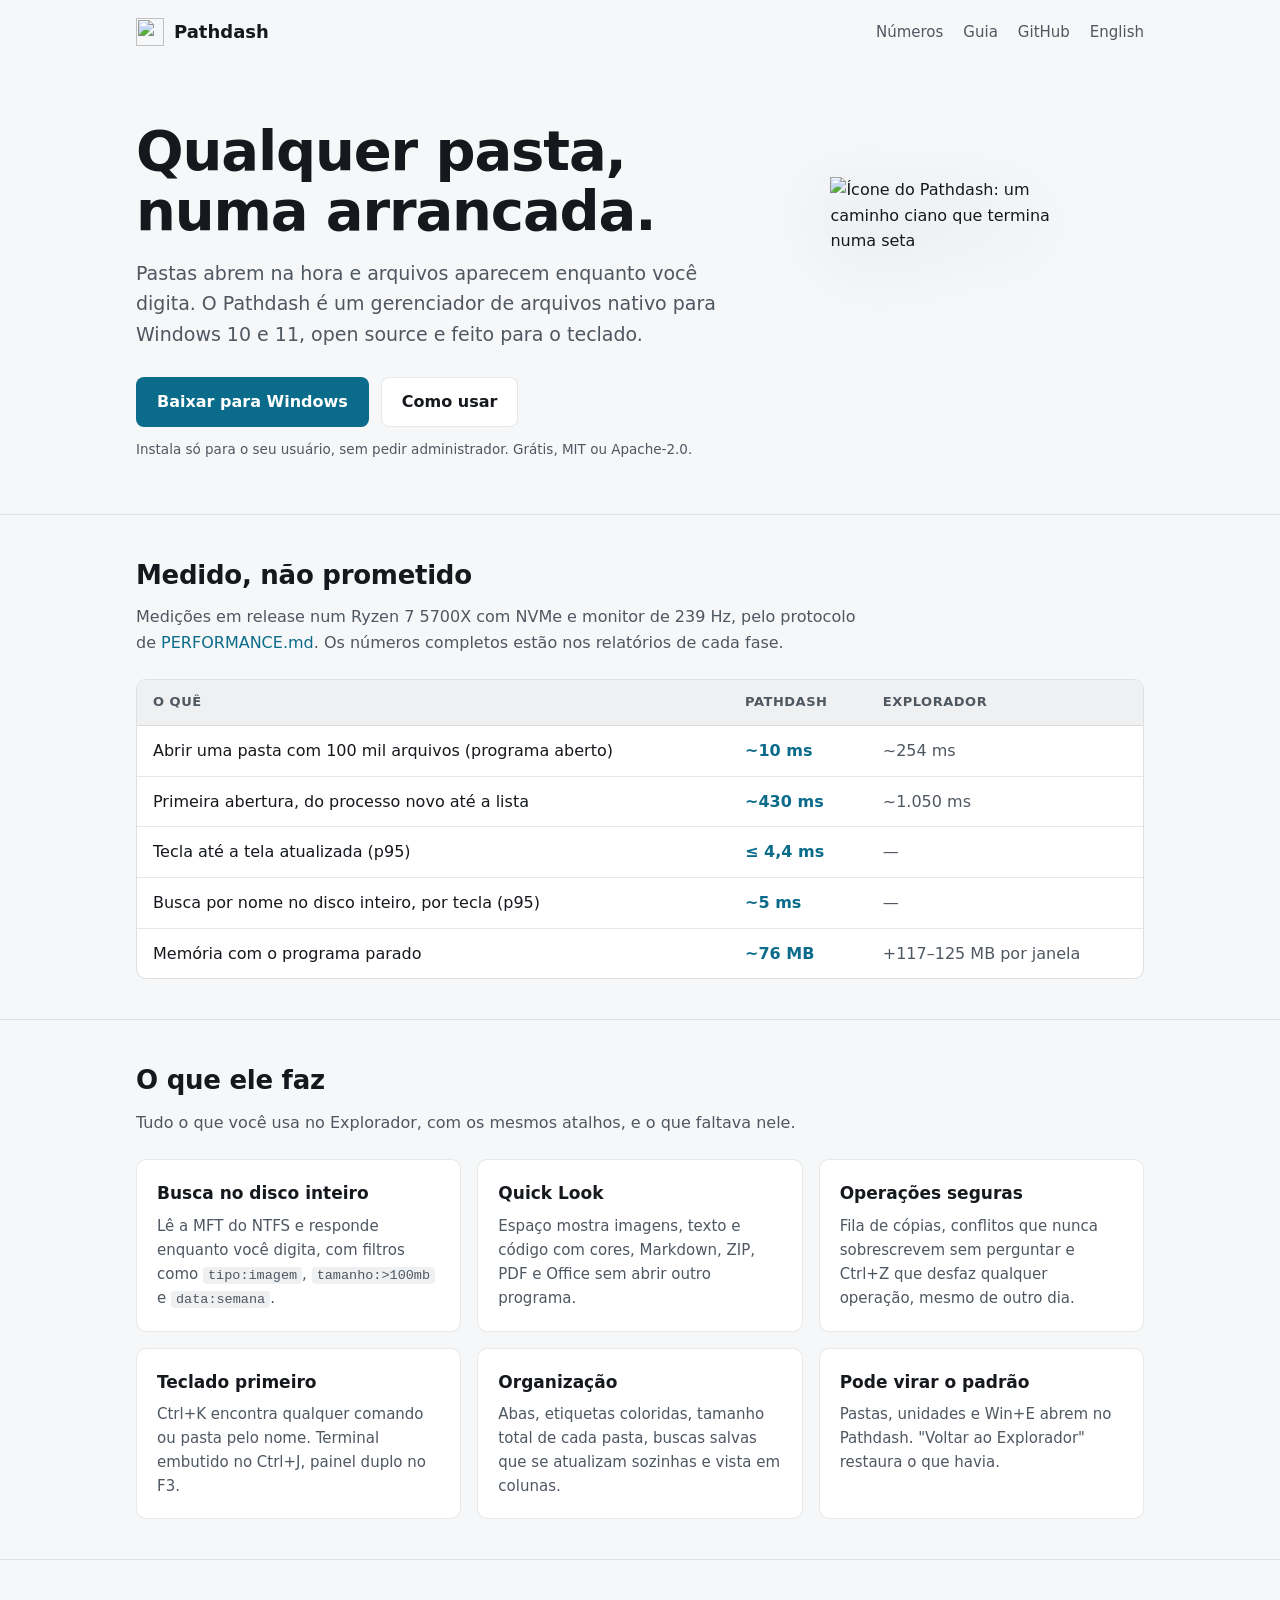
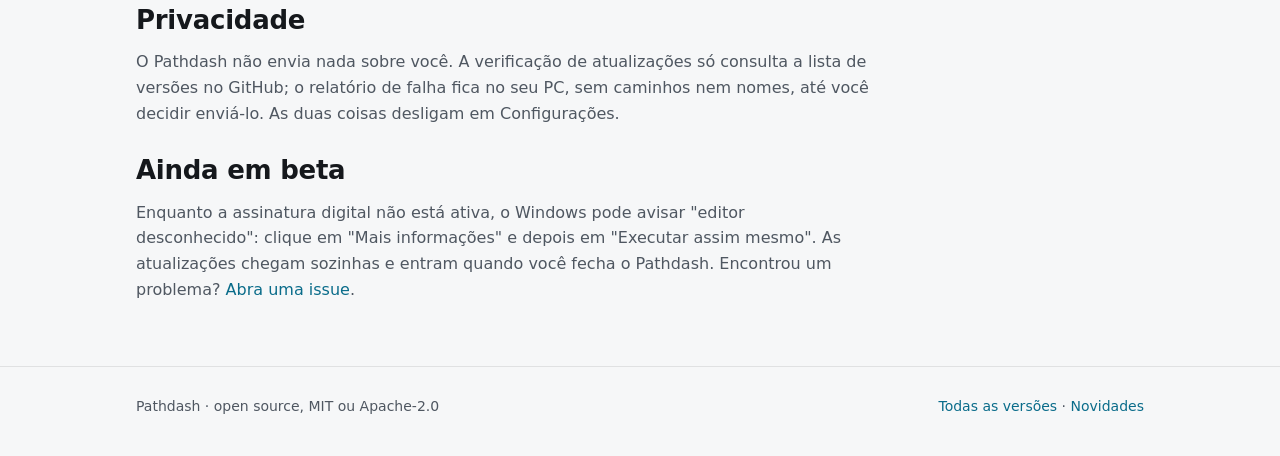
==== site/index.html @ e40c9ea8 "T5.3: site do projeto no GitHub Pages (português e inglês) com o guia gerado do GUIA.md" ====
<!doctype html>
<html lang="pt-BR">
<head>
<meta charset="utf-8">
<meta name="viewport" content="width=device-width, initial-scale=1">
<title>Pathdash — gerenciador de arquivos para Windows</title>
<meta name="description" content="Qualquer pasta, numa arrancada. Gerenciador de arquivos nativo para Windows 10 e 11, open source: pastas abrem na hora e arquivos aparecem enquanto você digita.">
<link rel="icon" href="favicon.ico">
<link rel="alternate" hreflang="en" href="en/">
<link rel="stylesheet" href="style.css">
</head>
<body>
<header class="wrap top">
  <a class="brand" href="./"><img src="logo.png" alt="">Pathdash</a>
  <nav class="nav">
    <a href="#numeros" class="hide-sm">Números</a>
    <a href="guia/">Guia</a>
    <a href="https://github.com/heapwraith/fx">GitHub</a>
    <a href="en/" hreflang="en" lang="en">English</a>
  </nav>
</header>

<main>
  <div class="wrap hero">
    <div>
      <h1>Qualquer pasta, numa arrancada.</h1>
      <p class="lead">Pastas abrem na hora e arquivos aparecem enquanto você digita. O Pathdash é um gerenciador de arquivos nativo para Windows 10 e 11, open source e feito para o teclado.</p>
      <div class="actions">
        <a class="btn primary" data-download href="https://github.com/heapwraith/fx/releases">Baixar para Windows</a>
        <a class="btn" href="guia/">Como usar</a>
      </div>
      <p class="fine"><span data-version="Versão {v} · instalador {arch}, {mb} MB · " hidden></span>Instala só para o seu usuário, sem pedir administrador. Grátis, MIT ou Apache-2.0.</p>
    </div>
    <div class="art"><img src="logo.png" width="128" height="128" alt="Ícone do Pathdash: um caminho ciano que termina numa seta"></div>
  </div>

  <section id="numeros">
    <div class="wrap">
      <h2>Medido, não prometido</h2>
      <p class="sub">Medições em release num Ryzen 7 5700X com NVMe e monitor de 239 Hz, pelo protocolo de <a href="https://github.com/heapwraith/fx/blob/main/docs/PERFORMANCE.md">PERFORMANCE.md</a>. Os números completos estão nos relatórios de cada fase.</p>
      <div class="table-scroll">
        <table class="nums">
          <thead><tr><th>O quê</th><th>Pathdash</th><th>Explorador</th></tr></thead>
          <tbody>
            <tr><td>Abrir uma pasta com 100 mil arquivos (programa aberto)</td><td class="us">~10 ms</td><td class="them">~254 ms</td></tr>
            <tr><td>Primeira abertura, do processo novo até a lista</td><td class="us">~430 ms</td><td class="them">~1.050 ms</td></tr>
            <tr><td>Tecla até a tela atualizada (p95)</td><td class="us">≤ 4,4 ms</td><td class="them">—</td></tr>
            <tr><td>Busca por nome no disco inteiro, por tecla (p95)</td><td class="us">~5 ms</td><td class="them">—</td></tr>
            <tr><td>Memória com o programa parado</td><td class="us">~76 MB</td><td class="them">+117–125 MB por janela</td></tr>
          </tbody>
        </table>
      </div>
    </div>
  </section>

  <section>
    <div class="wrap">
      <h2>O que ele faz</h2>
      <p class="sub">Tudo o que você usa no Explorador, com os mesmos atalhos, e o que faltava nele.</p>
      <div class="grid">
        <div class="card"><h3>Busca no disco inteiro</h3><p>Lê a MFT do NTFS e responde enquanto você digita, com filtros como <code>tipo:imagem</code>, <code>tamanho:&gt;100mb</code> e <code>data:semana</code>.</p></div>
        <div class="card"><h3>Quick Look</h3><p>Espaço mostra imagens, texto e código com cores, Markdown, ZIP, PDF e Office sem abrir outro programa.</p></div>
        <div class="card"><h3>Operações seguras</h3><p>Fila de cópias, conflitos que nunca sobrescrevem sem perguntar e Ctrl+Z que desfaz qualquer operação, mesmo de outro dia.</p></div>
        <div class="card"><h3>Teclado primeiro</h3><p>Ctrl+K encontra qualquer comando ou pasta pelo nome. Terminal embutido no Ctrl+J, painel duplo no F3.</p></div>
        <div class="card"><h3>Organização</h3><p>Abas, etiquetas coloridas, tamanho total de cada pasta, buscas salvas que se atualizam sozinhas e vista em colunas.</p></div>
        <div class="card"><h3>Pode virar o padrão</h3><p>Pastas, unidades e Win+E abrem no Pathdash. "Voltar ao Explorador" restaura o que havia.</p></div>
      </div>
    </div>
  </section>

  <section>
    <div class="wrap">
      <h2>Privacidade</h2>
      <p class="sub">O Pathdash não envia nada sobre você. A verificação de atualizações só consulta a lista de versões no GitHub; o relatório de falha fica no seu PC, sem caminhos nem nomes, até você decidir enviá-lo. As duas coisas desligam em Configurações.</p>
      <h2>Ainda em beta</h2>
      <p class="sub">Enquanto a assinatura digital não está ativa, o Windows pode avisar "editor desconhecido": clique em "Mais informações" e depois em "Executar assim mesmo". As atualizações chegam sozinhas e entram quando você fecha o Pathdash. Encontrou um problema? <a href="https://github.com/heapwraith/fx/issues/new/choose">Abra uma issue</a>.</p>
    </div>
  </section>
</main>

<footer>
  <div class="wrap">
    <span>Pathdash · open source, MIT ou Apache-2.0</span>
    <span><a href="https://github.com/heapwraith/fx/releases">Todas as versões</a> · <a href="https://github.com/heapwraith/fx/blob/main/CHANGELOG.md">Novidades</a></span>
  </div>
</footer>
<script src="download.js"></script>
</body>
</html>
---- site/style.css ----
/* Pathdash site. Brand: graphite plate, cyan path (fx-brand skill). Dark by
   default, like the app; light follows the system. */
:root {
  --bg: #121417;
  --surface: #1b1e23;
  --surface-2: #23272d;
  --text: #f1f3f5;
  --muted: #a9b0b9;
  --line: rgba(255, 255, 255, 0.08);
  --accent: #4cd7f0;
  --accent-ink: #04161b;
  --good: #4cd7f0;
  --radius: 10px;
  --max: 1040px;
  color-scheme: dark;
}
@media (prefers-color-scheme: light) {
  :root {
    --bg: #f6f7f8;
    --surface: #ffffff;
    --surface-2: #eef0f2;
    --text: #15181c;
    --muted: #4f5761;
    --line: rgba(0, 0, 0, 0.09);
    --accent: #0a6c8a;
    --accent-ink: #ffffff;
    --good: #0a6c8a;
    color-scheme: light;
  }
}

* { box-sizing: border-box; }
html { -webkit-text-size-adjust: 100%; }
body {
  margin: 0;
  background: var(--bg);
  color: var(--text);
  font: 16px/1.6 "Segoe UI Variable Text", "Segoe UI", system-ui, -apple-system, Roboto, sans-serif;
}
a { color: var(--accent); text-decoration: none; }
a:hover { text-decoration: underline; }
code, kbd {
  font-family: "Cascadia Mono", Consolas, ui-monospace, monospace;
  font-size: 0.9em;
}
kbd {
  padding: 1px 6px;
  border: 1px solid var(--line);
  border-bottom-width: 2px;
  border-radius: 5px;
  background: var(--surface-2);
  white-space: nowrap;
}
code { padding: 1px 5px; border-radius: 4px; background: var(--surface-2); }

.wrap { max-width: var(--max); margin: 0 auto; padding: 0 16px; }

/* Top bar */
.top {
  display: flex; flex-wrap: wrap; align-items: center; justify-content: space-between;
  gap: 16px; padding-top: 18px; padding-bottom: 18px;
}
.brand { display: flex; align-items: center; gap: 10px; color: var(--text); font-weight: 600; font-size: 18px; }
.brand:hover { text-decoration: none; }
.brand img { width: 28px; height: 28px; }
.nav { display: flex; gap: 20px; flex-wrap: wrap; font-size: 15px; }
.nav a { color: var(--muted); }
.nav a:hover { color: var(--text); text-decoration: none; }

/* Hero */
.hero { padding-top: 56px; padding-bottom: 40px; display: grid; gap: 40px; grid-template-columns: minmax(0, 1.2fr) minmax(0, 0.8fr); align-items: center; }
.hero h1 { font-size: clamp(34px, 6vw, 56px); line-height: 1.08; margin: 0 0 16px; letter-spacing: -0.02em; }
.hero p.lead { font-size: 19px; color: var(--muted); margin: 0 0 28px; max-width: 34em; }
.hero .art { display: flex; justify-content: center; }
.hero .art img { width: min(240px, 60vw); height: auto; filter: drop-shadow(0 18px 40px rgba(0, 0, 0, 0.35)); }
.actions { display: flex; gap: 12px; flex-wrap: wrap; align-items: center; }
.btn {
  display: inline-flex; align-items: center; gap: 8px;
  padding: 11px 20px; border-radius: 8px; font-weight: 600;
  border: 1px solid var(--line); background: var(--surface); color: var(--text);
}
.btn:hover { text-decoration: none; background: var(--surface-2); }
.btn.primary { background: var(--accent); color: var(--accent-ink); border-color: transparent; }
.btn.primary:hover { filter: brightness(1.08); background: var(--accent); }
.fine { font-size: 13.5px; color: var(--muted); margin-top: 12px; }

/* Sections */
section { padding: 40px 0; border-top: 1px solid var(--line); }
section h2 { font-size: 26px; margin: 0 0 8px; letter-spacing: -0.01em; }
section > .wrap > p.sub { color: var(--muted); margin: 0 0 24px; max-width: 46em; }

/* Numbers */
table.nums { width: 100%; border-collapse: collapse; background: var(--surface); border-radius: var(--radius); overflow: hidden; }
.nums th, .nums td { text-align: left; padding: 12px 16px; border-bottom: 1px solid var(--line); vertical-align: top; }
.nums thead th { font-size: 13px; text-transform: uppercase; letter-spacing: 0.04em; color: var(--muted); font-weight: 600; background: var(--surface-2); }
.nums tr:last-child td { border-bottom: 0; }
.nums td.us { color: var(--good); font-weight: 600; white-space: nowrap; }
.nums td.them { color: var(--muted); white-space: nowrap; }
.table-scroll { overflow-x: auto; border-radius: var(--radius); border: 1px solid var(--line); }

/* Features */
.grid { display: grid; grid-template-columns: repeat(3, minmax(0, 1fr)); gap: 16px; }
.card { background: var(--surface); border: 1px solid var(--line); border-radius: var(--radius); padding: 20px; }
.card h3 { margin: 0 0 6px; font-size: 17px; }
.card p { margin: 0; color: var(--muted); font-size: 15px; }

/* Guide page */
.doc { max-width: 760px; padding-top: 24px; padding-bottom: 64px; }
.doc pre, .doc table { max-width: 100%; }
.doc code { overflow-wrap: anywhere; }
.doc h1 { font-size: 36px; line-height: 1.15; letter-spacing: -0.02em; margin: 16px 0 12px; }
.doc h2 { font-size: 23px; margin: 40px 0 10px; padding-top: 8px; }
.doc h3 { font-size: 18px; margin: 28px 0 8px; }
.doc p, .doc li { color: var(--text); }
.doc table { width: 100%; border-collapse: collapse; margin: 12px 0 20px; font-size: 15px; }
.doc th, .doc td { text-align: left; padding: 8px 12px; border-bottom: 1px solid var(--line); vertical-align: top; }
.doc thead th { color: var(--muted); font-weight: 600; }
.doc pre { background: var(--surface); padding: 14px 16px; border-radius: 8px; overflow-x: auto; border: 1px solid var(--line); }
.doc pre code { background: none; padding: 0; }

footer { border-top: 1px solid var(--line); padding: 28px 0 40px; color: var(--muted); font-size: 14px; }
footer .wrap { display: flex; justify-content: space-between; gap: 16px; flex-wrap: wrap; }

@media (max-width: 820px) {
  .hero { grid-template-columns: minmax(0, 1fr); padding-top: 24px; gap: 24px; }
  .hero .art { order: -1; justify-content: flex-start; }
  .hero .art img { width: 96px; }
  .grid { grid-template-columns: minmax(0, 1fr); }
  .nav { gap: 14px; }
}
@media (max-width: 480px) {
  .nav a.hide-sm { display: none; }
  .top { padding-top: 14px; padding-bottom: 14px; }
  .brand { font-size: 16px; }
}
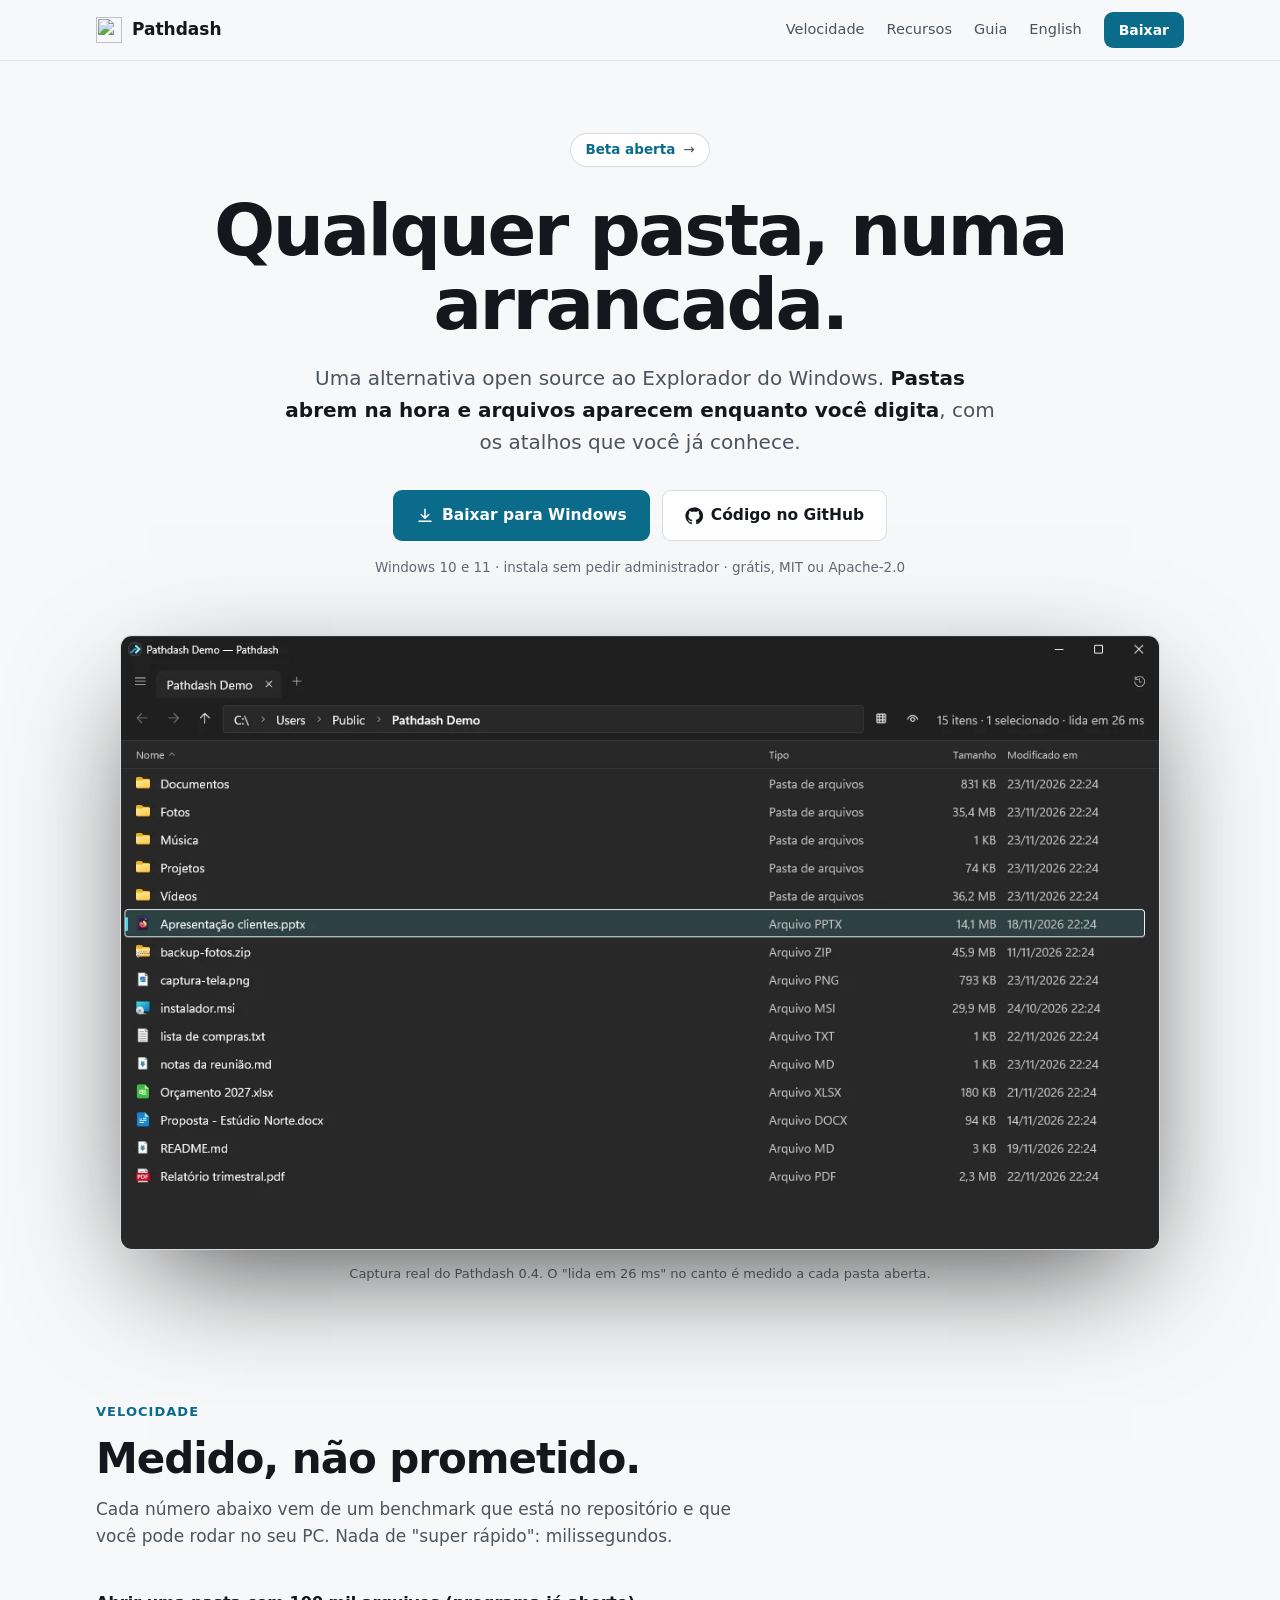
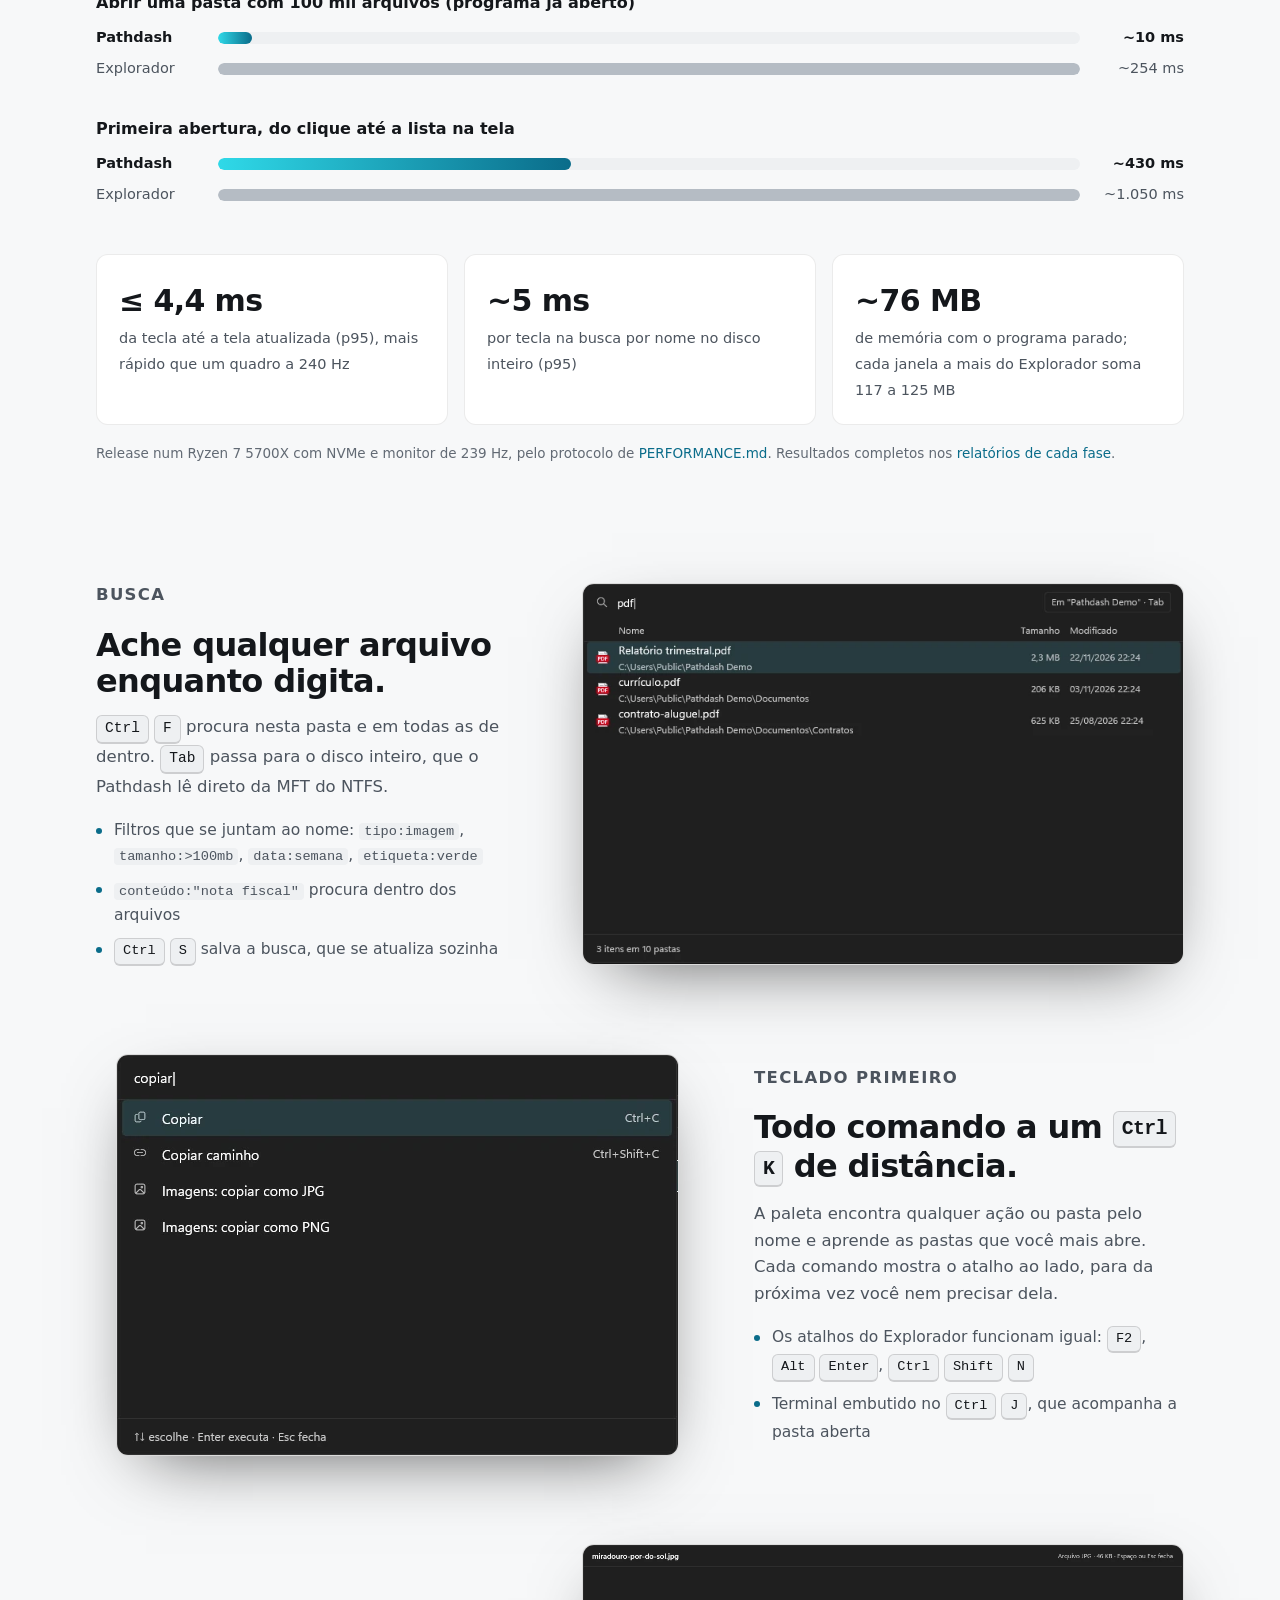
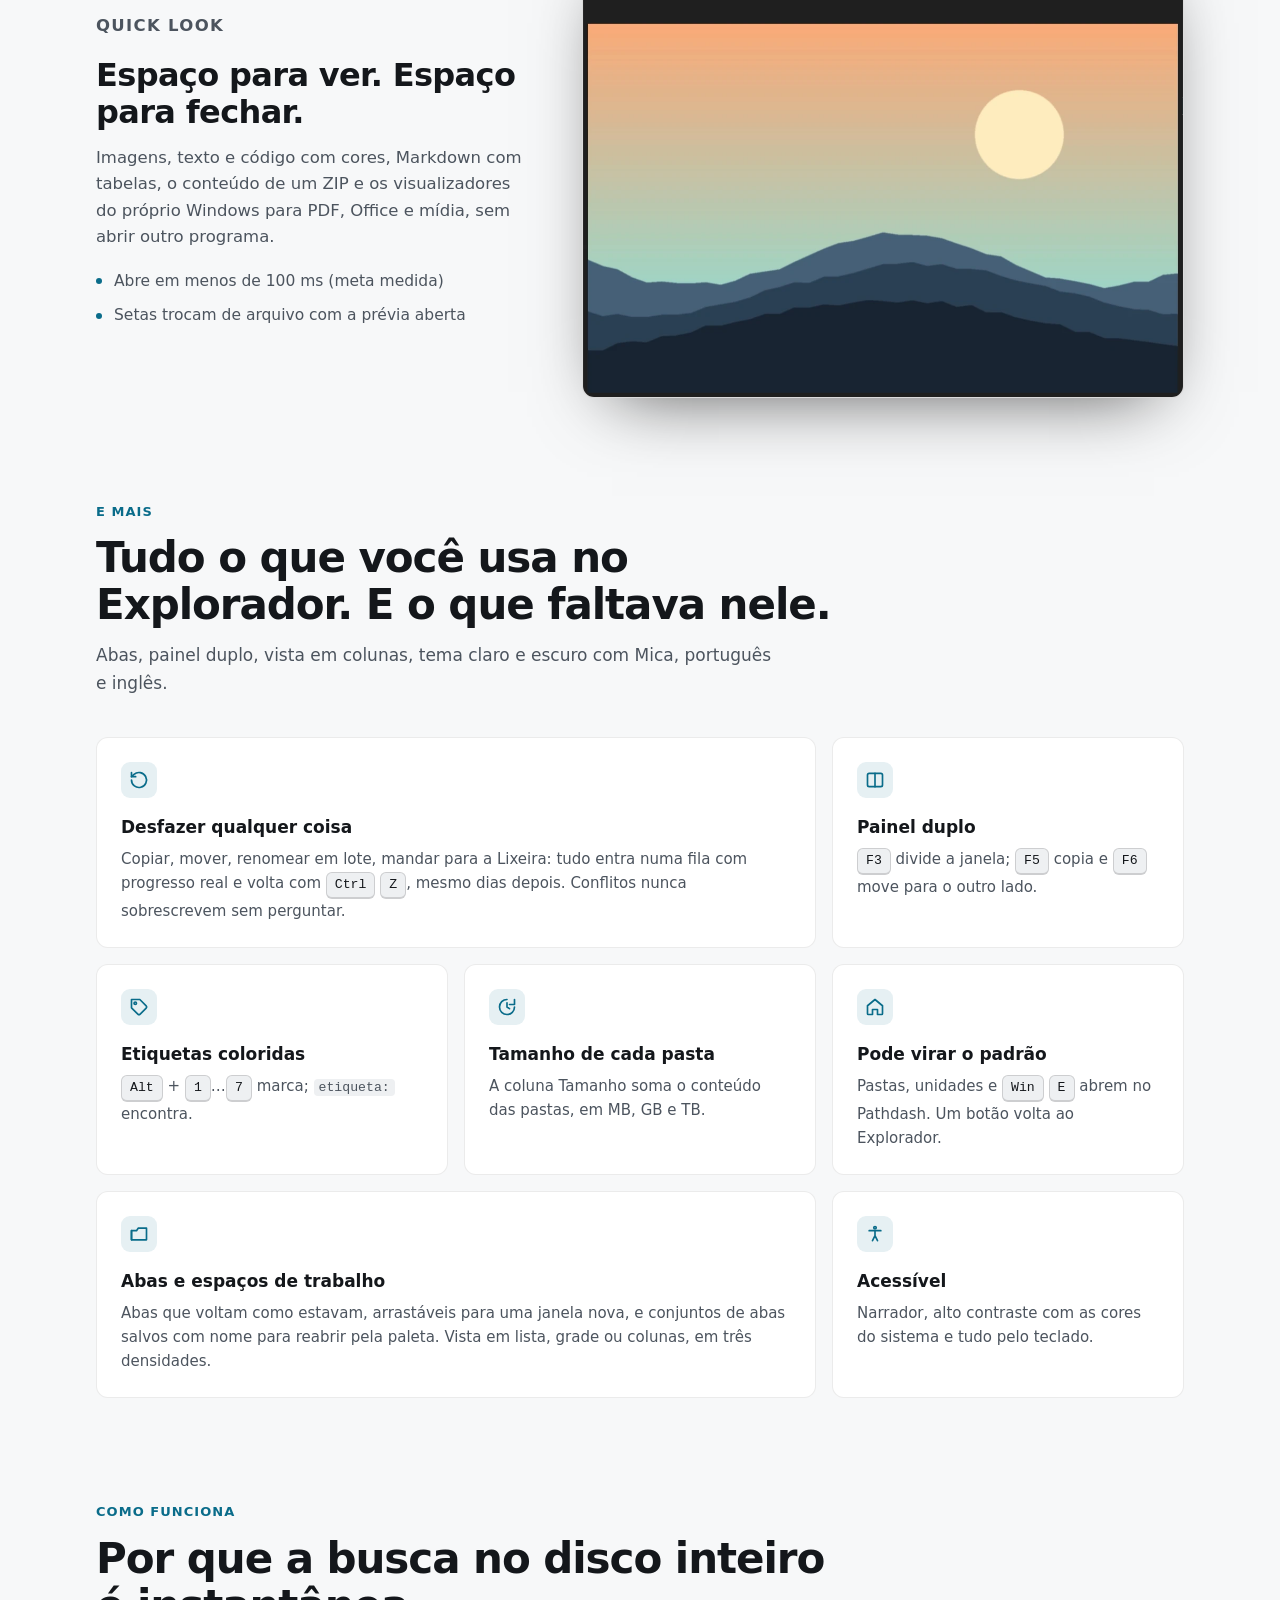
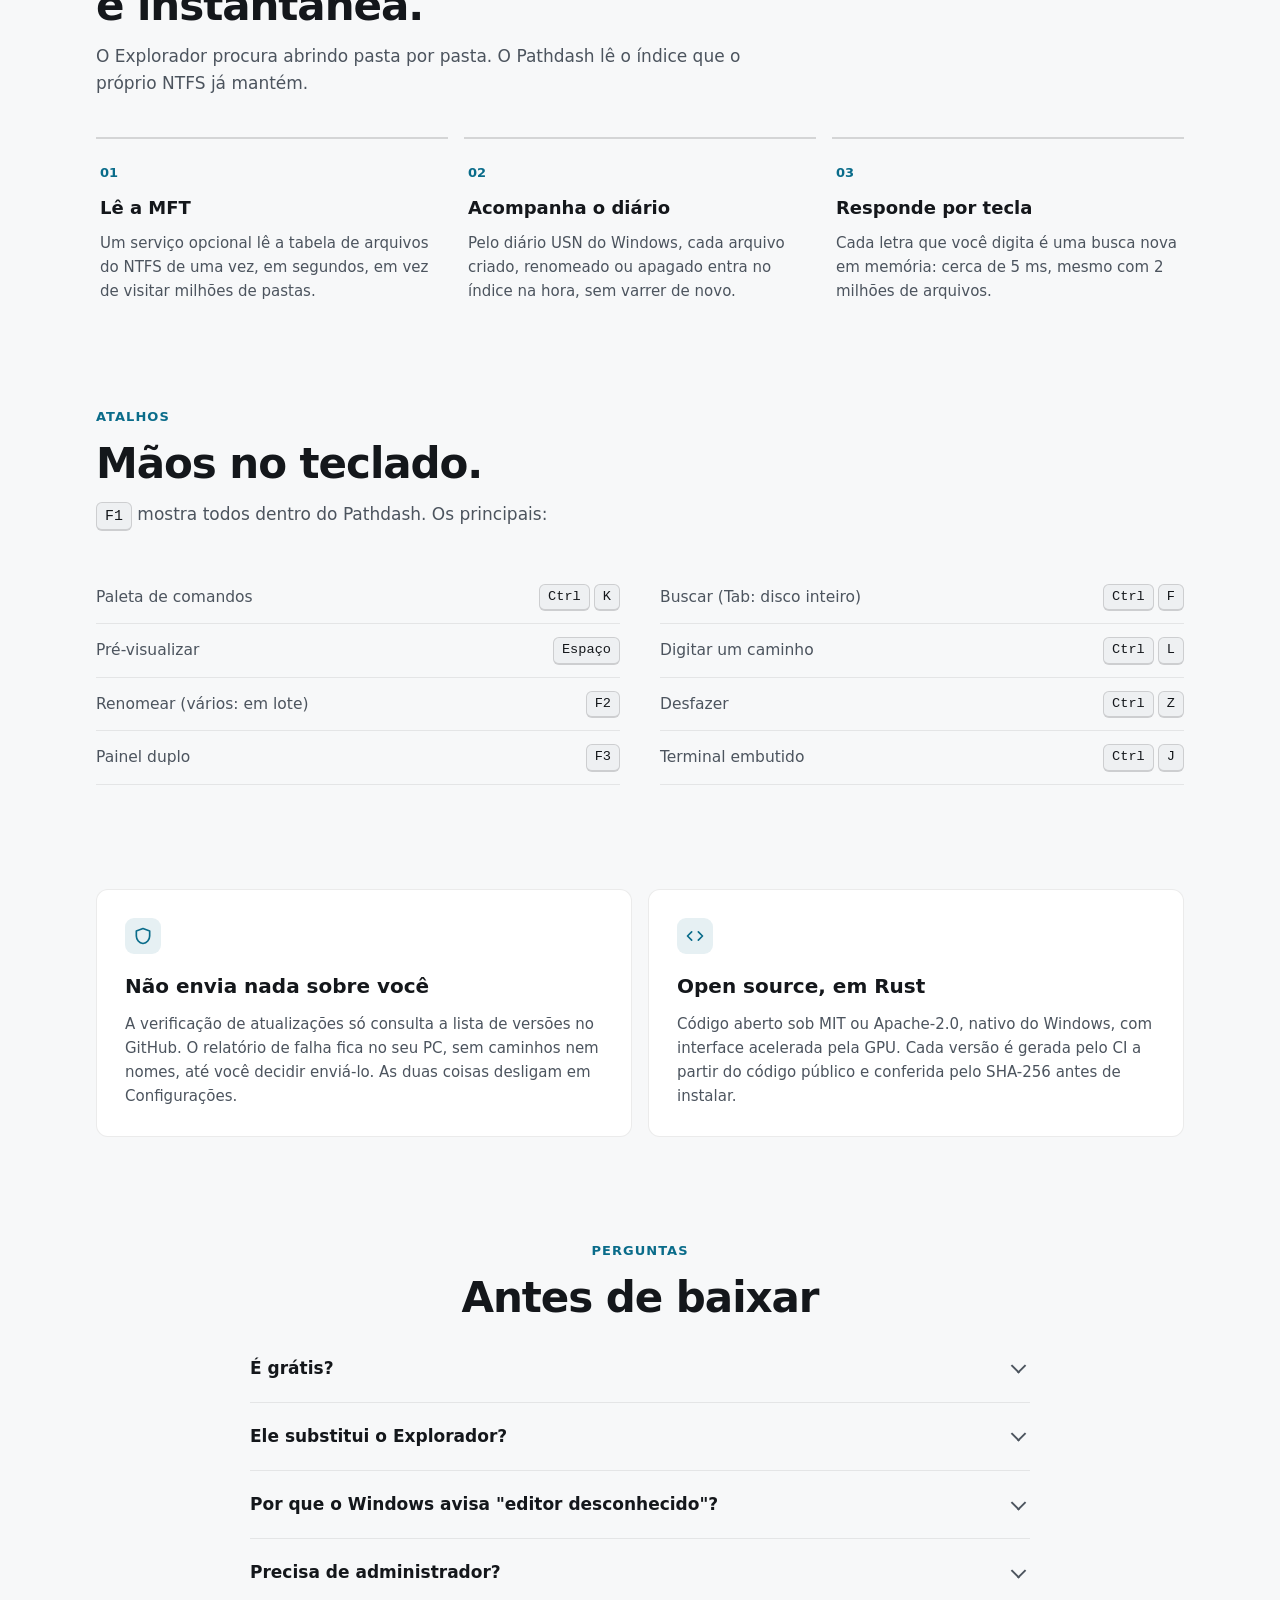
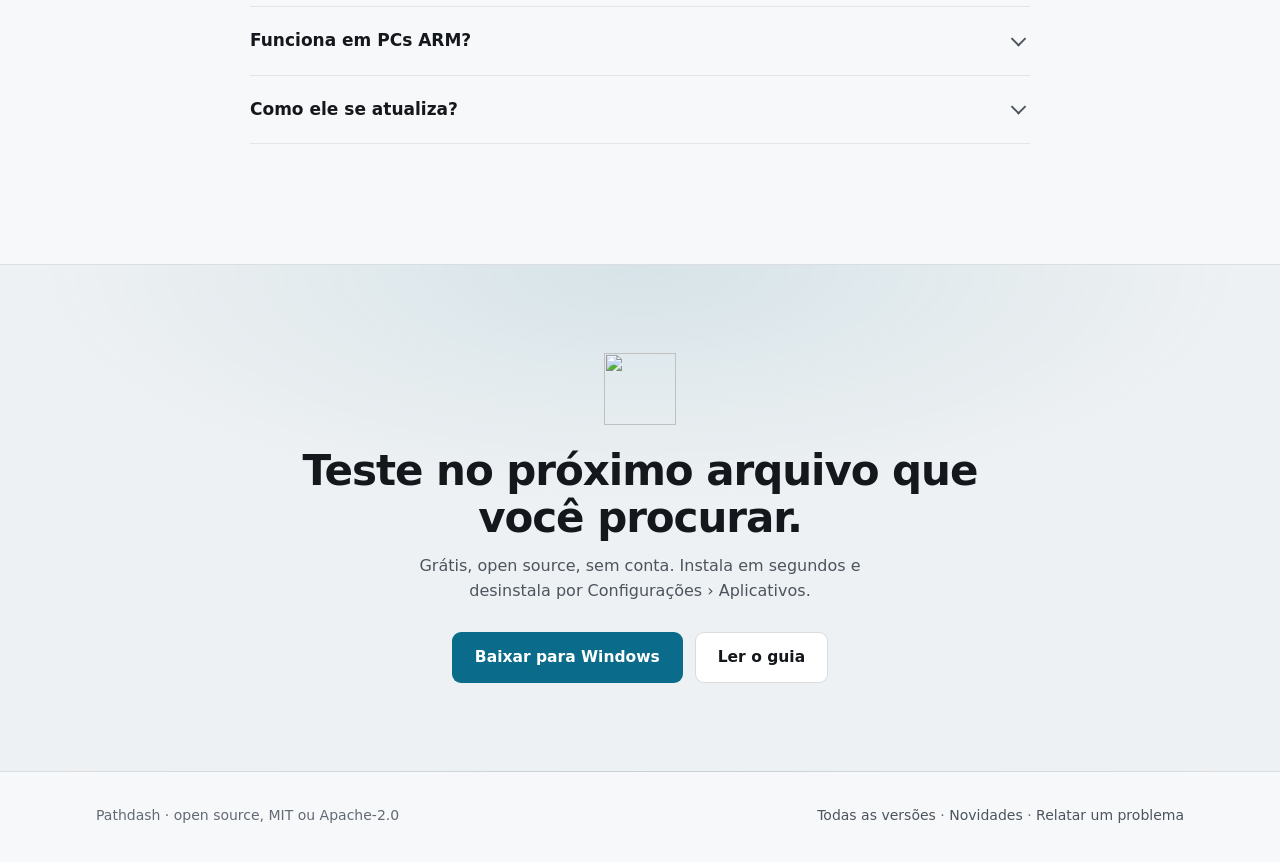
==== commit f10f7330: "Site: página nova no modelo das melhores páginas de software (captura real, comparação medida, recur" ====
--- a/site/index.html
+++ b/site/index.html
@@ -4,84 +4,246 @@
 <meta charset="utf-8">
 <meta name="viewport" content="width=device-width, initial-scale=1">
 <title>Pathdash — gerenciador de arquivos para Windows</title>
-<meta name="description" content="Qualquer pasta, numa arrancada. Gerenciador de arquivos nativo para Windows 10 e 11, open source: pastas abrem na hora e arquivos aparecem enquanto você digita.">
+<meta name="description" content="Qualquer pasta, numa arrancada. Uma alternativa open source ao Explorador do Windows: pastas abrem na hora e arquivos aparecem enquanto você digita.">
+<meta property="og:title" content="Pathdash — qualquer pasta, numa arrancada">
+<meta property="og:description" content="Uma alternativa open source ao Explorador do Windows: pastas abrem na hora e arquivos aparecem enquanto você digita.">
+<meta property="og:image" content="https://heapwraith.github.io/fx/img/main-pt.webp">
+<meta name="theme-color" content="#0e1013">
 <link rel="icon" href="favicon.ico">
 <link rel="alternate" hreflang="en" href="en/">
 <link rel="stylesheet" href="style.css">
 </head>
 <body>
-<header class="wrap top">
-  <a class="brand" href="./"><img src="logo.png" alt="">Pathdash</a>
-  <nav class="nav">
-    <a href="#numeros" class="hide-sm">Números</a>
-    <a href="guia/">Guia</a>
-    <a href="https://github.com/heapwraith/fx">GitHub</a>
-    <a href="en/" hreflang="en" lang="en">English</a>
-  </nav>
-</header>
+<div class="topbar">
+  <header class="wrap top">
+    <a class="brand" href="./"><img src="logo.png" alt="">Pathdash</a>
+    <nav class="nav">
+      <a href="#velocidade" class="hide-sm">Velocidade</a>
+      <a href="#recursos" class="hide-sm">Recursos</a>
+      <a href="guia/">Guia</a>
+      <a href="en/" hreflang="en" lang="en" class="hide-sm">English</a>
+      <a class="btn primary" data-download href="https://github.com/heapwraith/fx/releases">Baixar</a>
+    </nav>
+  </header>
+</div>
 
 <main>
   <div class="wrap hero">
-    <div>
-      <h1>Qualquer pasta, numa arrancada.</h1>
-      <p class="lead">Pastas abrem na hora e arquivos aparecem enquanto você digita. O Pathdash é um gerenciador de arquivos nativo para Windows 10 e 11, open source e feito para o teclado.</p>
-      <div class="actions">
-        <a class="btn primary" data-download href="https://github.com/heapwraith/fx/releases">Baixar para Windows</a>
-        <a class="btn" href="guia/">Como usar</a>
-      </div>
-      <p class="fine"><span data-version="Versão {v} · instalador {arch}, {mb} MB · " hidden></span>Instala só para o seu usuário, sem pedir administrador. Grátis, MIT ou Apache-2.0.</p>
-    </div>
-    <div class="art"><img src="logo.png" width="128" height="128" alt="Ícone do Pathdash: um caminho ciano que termina numa seta"></div>
+    <a class="eyebrow" data-release href="https://github.com/heapwraith/fx/releases"><b>Beta aberta</b><span data-version="Pathdash {v} já disponível" hidden></span> →</a>
+    <h1>Qualquer pasta, numa arrancada.</h1>
+    <p class="lead">Uma alternativa open source ao Explorador do Windows. <strong>Pastas abrem na hora e arquivos aparecem enquanto você digita</strong>, com os atalhos que você já conhece.</p>
+    <div class="actions">
+      <a class="btn primary" data-download href="https://github.com/heapwraith/fx/releases">
+        <svg viewBox="0 0 24 24" fill="none" stroke="currentColor" stroke-width="2" stroke-linecap="round" stroke-linejoin="round" aria-hidden="true"><path d="M12 3v12m0 0-5-5m5 5 5-5M4 19h16"/></svg>
+        Baixar para Windows
+      </a>
+      <a class="btn" href="https://github.com/heapwraith/fx">
+        <svg viewBox="0 0 24 24" fill="currentColor" aria-hidden="true"><path d="M12 .5a11.5 11.5 0 0 0-3.64 22.41c.58.1.79-.25.79-.56v-2c-3.2.7-3.88-1.37-3.88-1.37-.52-1.33-1.28-1.69-1.28-1.69-1.05-.71.08-.7.08-.7 1.16.08 1.77 1.19 1.77 1.19 1.03 1.77 2.7 1.26 3.36.96.1-.75.4-1.26.73-1.55-2.55-.29-5.24-1.28-5.24-5.69 0-1.26.45-2.29 1.19-3.09-.12-.29-.52-1.46.11-3.05 0 0 .97-.31 3.17 1.18a11 11 0 0 1 5.78 0c2.2-1.49 3.17-1.18 3.17-1.18.63 1.59.23 2.76.11 3.05.74.8 1.19 1.83 1.19 3.09 0 4.42-2.7 5.4-5.26 5.68.41.36.78 1.06.78 2.14v3.17c0 .31.21.67.8.56A11.5 11.5 0 0 0 12 .5Z"/></svg>
+        Código no GitHub <span class="count" data-stars hidden></span>
+      </a>
+    </div>
+    <p class="fine"><span data-version="Versão {v} · instalador {arch}, {mb} MB · " hidden></span>Windows 10 e 11 · instala sem pedir administrador · grátis, MIT ou Apache-2.0</p>
+    <div class="shot-glow">
+      <figure class="shot" style="margin-bottom:0">
+        <img src="img/main-pt.webp" width="1184" height="700" alt="Janela do Pathdash mostrando uma pasta com documentos, fotos e projetos; o status diz 15 itens lidos em 26 ms">
+      </figure>
+    </div>
+    <p class="caption">Captura real do Pathdash 0.4. O "lida em 26 ms" no canto é medido a cada pasta aberta.</p>
   </div>
 
-  <section id="numeros">
-    <div class="wrap">
-      <h2>Medido, não prometido</h2>
-      <p class="sub">Medições em release num Ryzen 7 5700X com NVMe e monitor de 239 Hz, pelo protocolo de <a href="https://github.com/heapwraith/fx/blob/main/docs/PERFORMANCE.md">PERFORMANCE.md</a>. Os números completos estão nos relatórios de cada fase.</p>
-      <div class="table-scroll">
-        <table class="nums">
-          <thead><tr><th>O quê</th><th>Pathdash</th><th>Explorador</th></tr></thead>
-          <tbody>
-            <tr><td>Abrir uma pasta com 100 mil arquivos (programa aberto)</td><td class="us">~10 ms</td><td class="them">~254 ms</td></tr>
-            <tr><td>Primeira abertura, do processo novo até a lista</td><td class="us">~430 ms</td><td class="them">~1.050 ms</td></tr>
-            <tr><td>Tecla até a tela atualizada (p95)</td><td class="us">≤ 4,4 ms</td><td class="them">—</td></tr>
-            <tr><td>Busca por nome no disco inteiro, por tecla (p95)</td><td class="us">~5 ms</td><td class="them">—</td></tr>
-            <tr><td>Memória com o programa parado</td><td class="us">~76 MB</td><td class="them">+117–125 MB por janela</td></tr>
-          </tbody>
-        </table>
-      </div>
-    </div>
-  </section>
-
-  <section>
-    <div class="wrap">
-      <h2>O que ele faz</h2>
-      <p class="sub">Tudo o que você usa no Explorador, com os mesmos atalhos, e o que faltava nele.</p>
-      <div class="grid">
-        <div class="card"><h3>Busca no disco inteiro</h3><p>Lê a MFT do NTFS e responde enquanto você digita, com filtros como <code>tipo:imagem</code>, <code>tamanho:&gt;100mb</code> e <code>data:semana</code>.</p></div>
-        <div class="card"><h3>Quick Look</h3><p>Espaço mostra imagens, texto e código com cores, Markdown, ZIP, PDF e Office sem abrir outro programa.</p></div>
-        <div class="card"><h3>Operações seguras</h3><p>Fila de cópias, conflitos que nunca sobrescrevem sem perguntar e Ctrl+Z que desfaz qualquer operação, mesmo de outro dia.</p></div>
-        <div class="card"><h3>Teclado primeiro</h3><p>Ctrl+K encontra qualquer comando ou pasta pelo nome. Terminal embutido no Ctrl+J, painel duplo no F3.</p></div>
-        <div class="card"><h3>Organização</h3><p>Abas, etiquetas coloridas, tamanho total de cada pasta, buscas salvas que se atualizam sozinhas e vista em colunas.</p></div>
-        <div class="card"><h3>Pode virar o padrão</h3><p>Pastas, unidades e Win+E abrem no Pathdash. "Voltar ao Explorador" restaura o que havia.</p></div>
-      </div>
-    </div>
-  </section>
-
-  <section>
-    <div class="wrap">
-      <h2>Privacidade</h2>
-      <p class="sub">O Pathdash não envia nada sobre você. A verificação de atualizações só consulta a lista de versões no GitHub; o relatório de falha fica no seu PC, sem caminhos nem nomes, até você decidir enviá-lo. As duas coisas desligam em Configurações.</p>
-      <h2>Ainda em beta</h2>
-      <p class="sub">Enquanto a assinatura digital não está ativa, o Windows pode avisar "editor desconhecido": clique em "Mais informações" e depois em "Executar assim mesmo". As atualizações chegam sozinhas e entram quando você fecha o Pathdash. Encontrou um problema? <a href="https://github.com/heapwraith/fx/issues/new/choose">Abra uma issue</a>.</p>
-    </div>
-  </section>
+  <section id="velocidade" class="reveal">
+    <div class="wrap">
+      <p class="kicker">Velocidade</p>
+      <h2>Medido, não prometido.</h2>
+      <p class="sub">Cada número abaixo vem de um benchmark que está no repositório e que você pode rodar no seu PC. Nada de "super rápido": milissegundos.</p>
+      <div class="bars">
+        <div class="bar-row">
+          <h3>Abrir uma pasta com 100 mil arquivos (programa já aberto)</h3>
+          <div class="bar us"><span class="who">Pathdash</span><span class="track"><span class="fill" style="--w: 3.9%"></span></span><span class="val">~10 ms</span></div>
+          <div class="bar"><span class="who">Explorador</span><span class="track"><span class="fill" style="--w: 100%"></span></span><span class="val">~254 ms</span></div>
+        </div>
+        <div class="bar-row">
+          <h3>Primeira abertura, do clique até a lista na tela</h3>
+          <div class="bar us"><span class="who">Pathdash</span><span class="track"><span class="fill" style="--w: 41%"></span></span><span class="val">~430 ms</span></div>
+          <div class="bar"><span class="who">Explorador</span><span class="track"><span class="fill" style="--w: 100%"></span></span><span class="val">~1.050 ms</span></div>
+        </div>
+      </div>
+      <div class="stats">
+        <div class="stat"><b>≤ 4,4 ms</b><span>da tecla até a tela atualizada (p95), mais rápido que um quadro a 240 Hz</span></div>
+        <div class="stat"><b>~5 ms</b><span>por tecla na busca por nome no disco inteiro (p95)</span></div>
+        <div class="stat"><b>~76 MB</b><span>de memória com o programa parado; cada janela a mais do Explorador soma 117 a 125 MB</span></div>
+      </div>
+      <p class="method">Release num Ryzen 7 5700X com NVMe e monitor de 239 Hz, pelo protocolo de <a href="https://github.com/heapwraith/fx/blob/main/docs/PERFORMANCE.md">PERFORMANCE.md</a>. Resultados completos nos <a href="https://github.com/heapwraith/fx/tree/main/bench/results">relatórios de cada fase</a>.</p>
+    </div>
+  </section>
+
+  <section id="recursos" class="features">
+    <div class="wrap">
+      <div class="feature reveal">
+        <div class="text">
+          <p class="kicker">Busca</p>
+          <h3>Ache qualquer arquivo enquanto digita.</h3>
+          <p><kbd>Ctrl</kbd> <kbd>F</kbd> procura nesta pasta e em todas as de dentro. <kbd>Tab</kbd> passa para o disco inteiro, que o Pathdash lê direto da MFT do NTFS.</p>
+          <ul>
+            <li>Filtros que se juntam ao nome: <code>tipo:imagem</code>, <code>tamanho:&gt;100mb</code>, <code>data:semana</code>, <code>etiqueta:verde</code></li>
+            <li><code>conteúdo:"nota fiscal"</code> procura dentro dos arquivos</li>
+            <li><kbd>Ctrl</kbd> <kbd>S</kbd> salva a busca, que se atualiza sozinha</li>
+          </ul>
+        </div>
+        <div class="frame"><img src="img/search-pt.webp" width="758" height="481" loading="lazy" alt="Busca por pdf mostrando três arquivos encontrados em subpastas, com tamanho e data"></div>
+      </div>
+
+      <div class="feature flip reveal">
+        <div class="text">
+          <p class="kicker">Teclado primeiro</p>
+          <h3>Todo comando a um <kbd>Ctrl</kbd> <kbd>K</kbd> de distância.</h3>
+          <p>A paleta encontra qualquer ação ou pasta pelo nome e aprende as pastas que você mais abre. Cada comando mostra o atalho ao lado, para da próxima vez você nem precisar dela.</p>
+          <ul>
+            <li>Os atalhos do Explorador funcionam igual: <kbd>F2</kbd>, <kbd>Alt</kbd> <kbd>Enter</kbd>, <kbd>Ctrl</kbd> <kbd>Shift</kbd> <kbd>N</kbd></li>
+            <li>Terminal embutido no <kbd>Ctrl</kbd> <kbd>J</kbd>, que acompanha a pasta aberta</li>
+          </ul>
+        </div>
+        <div class="frame"><img src="img/palette-pt.webp" width="561" height="400" loading="lazy" alt="Paleta de comandos com a busca copiar, mostrando Copiar, Copiar caminho e os atalhos"></div>
+      </div>
+
+      <div class="feature reveal">
+        <div class="text">
+          <p class="kicker">Quick Look</p>
+          <h3>Espaço para ver. Espaço para fechar.</h3>
+          <p>Imagens, texto e código com cores, Markdown com tabelas, o conteúdo de um ZIP e os visualizadores do próprio Windows para PDF, Office e mídia, sem abrir outro programa.</p>
+          <ul>
+            <li>Abre em menos de 100 ms (meta medida)</li>
+            <li>Setas trocam de arquivo com a prévia aberta</li>
+          </ul>
+        </div>
+        <div class="frame"><img src="img/quicklook-pt.webp" width="1137" height="856" loading="lazy" alt="Quick Look mostrando a foto de um pôr do sol sobre montanhas"></div>
+      </div>
+    </div>
+  </section>
+
+  <section class="reveal">
+    <div class="wrap">
+      <p class="kicker">E mais</p>
+      <h2>Tudo o que você usa no Explorador. E o que faltava nele.</h2>
+      <p class="sub">Abas, painel duplo, vista em colunas, tema claro e escuro com Mica, português e inglês.</p>
+      <div class="bento">
+        <div class="card wide">
+          <div class="ico"><svg viewBox="0 0 24 24" fill="none" stroke="currentColor" stroke-width="2" stroke-linecap="round" stroke-linejoin="round" aria-hidden="true"><path d="M3 12a9 9 0 1 0 3-6.7L3 8"/><path d="M3 3v5h5"/></svg></div>
+          <h3>Desfazer qualquer coisa</h3>
+          <p>Copiar, mover, renomear em lote, mandar para a Lixeira: tudo entra numa fila com progresso real e volta com <kbd>Ctrl</kbd> <kbd>Z</kbd>, mesmo dias depois. Conflitos nunca sobrescrevem sem perguntar.</p>
+        </div>
+        <div class="card">
+          <div class="ico"><svg viewBox="0 0 24 24" fill="none" stroke="currentColor" stroke-width="2" stroke-linecap="round" stroke-linejoin="round" aria-hidden="true"><rect x="3" y="4" width="18" height="16" rx="2"/><path d="M12 4v16"/></svg></div>
+          <h3>Painel duplo</h3>
+          <p><kbd>F3</kbd> divide a janela; <kbd>F5</kbd> copia e <kbd>F6</kbd> move para o outro lado.</p>
+        </div>
+        <div class="card">
+          <div class="ico"><svg viewBox="0 0 24 24" fill="none" stroke="currentColor" stroke-width="2" stroke-linecap="round" stroke-linejoin="round" aria-hidden="true"><path d="M20.6 13.4 13.4 20.6a2 2 0 0 1-2.8 0L3 13V3h10l7.6 7.6a2 2 0 0 1 0 2.8Z"/><circle cx="7.5" cy="7.5" r="1.5"/></svg></div>
+          <h3>Etiquetas coloridas</h3>
+          <p><kbd>Alt</kbd> + <kbd>1</kbd>…<kbd>7</kbd> marca; <code>etiqueta:</code> encontra.</p>
+        </div>
+        <div class="card">
+          <div class="ico"><svg viewBox="0 0 24 24" fill="none" stroke="currentColor" stroke-width="2" stroke-linecap="round" stroke-linejoin="round" aria-hidden="true"><path d="M21 12a9 9 0 1 1-9-9"/><path d="M21 3v6h-6"/><path d="M12 7v5l3 2"/></svg></div>
+          <h3>Tamanho de cada pasta</h3>
+          <p>A coluna Tamanho soma o conteúdo das pastas, em MB, GB e TB.</p>
+        </div>
+        <div class="card">
+          <div class="ico"><svg viewBox="0 0 24 24" fill="none" stroke="currentColor" stroke-width="2" stroke-linecap="round" stroke-linejoin="round" aria-hidden="true"><path d="M3 10.5 12 3l9 7.5V20a1 1 0 0 1-1 1h-5v-6H9v6H4a1 1 0 0 1-1-1Z"/></svg></div>
+          <h3>Pode virar o padrão</h3>
+          <p>Pastas, unidades e <kbd>Win</kbd> <kbd>E</kbd> abrem no Pathdash. Um botão volta ao Explorador.</p>
+        </div>
+        <div class="card wide">
+          <div class="ico"><svg viewBox="0 0 24 24" fill="none" stroke="currentColor" stroke-width="2" stroke-linecap="round" stroke-linejoin="round" aria-hidden="true"><path d="M3 8h6l2-3h10v14H3Z"/><path d="M3 8v11"/></svg></div>
+          <h3>Abas e espaços de trabalho</h3>
+          <p>Abas que voltam como estavam, arrastáveis para uma janela nova, e conjuntos de abas salvos com nome para reabrir pela paleta. Vista em lista, grade ou colunas, em três densidades.</p>
+        </div>
+        <div class="card">
+          <div class="ico"><svg viewBox="0 0 24 24" fill="none" stroke="currentColor" stroke-width="2" stroke-linecap="round" stroke-linejoin="round" aria-hidden="true"><circle cx="12" cy="4.5" r="1.5"/><path d="M5 8h14M12 8v6m0 0-3 6m3-6 3 6"/></svg></div>
+          <h3>Acessível</h3>
+          <p>Narrador, alto contraste com as cores do sistema e tudo pelo teclado.</p>
+        </div>
+      </div>
+    </div>
+  </section>
+
+  <section class="reveal">
+    <div class="wrap">
+      <p class="kicker">Como funciona</p>
+      <h2>Por que a busca no disco inteiro é instantânea.</h2>
+      <p class="sub">O Explorador procura abrindo pasta por pasta. O Pathdash lê o índice que o próprio NTFS já mantém.</p>
+      <div class="steps">
+        <div class="step"><h3>Lê a MFT</h3><p>Um serviço opcional lê a tabela de arquivos do NTFS de uma vez, em segundos, em vez de visitar milhões de pastas.</p></div>
+        <div class="step"><h3>Acompanha o diário</h3><p>Pelo diário USN do Windows, cada arquivo criado, renomeado ou apagado entra no índice na hora, sem varrer de novo.</p></div>
+        <div class="step"><h3>Responde por tecla</h3><p>Cada letra que você digita é uma busca nova em memória: cerca de 5 ms, mesmo com 2 milhões de arquivos.</p></div>
+      </div>
+    </div>
+  </section>
+
+  <section class="reveal">
+    <div class="wrap">
+      <p class="kicker">Atalhos</p>
+      <h2>Mãos no teclado.</h2>
+      <p class="sub"><kbd>F1</kbd> mostra todos dentro do Pathdash. Os principais:</p>
+      <div class="keys">
+        <div class="key"><span>Paleta de comandos</span><span><kbd>Ctrl</kbd><kbd>K</kbd></span></div>
+        <div class="key"><span>Buscar (Tab: disco inteiro)</span><span><kbd>Ctrl</kbd><kbd>F</kbd></span></div>
+        <div class="key"><span>Pré-visualizar</span><span><kbd>Espaço</kbd></span></div>
+        <div class="key"><span>Digitar um caminho</span><span><kbd>Ctrl</kbd><kbd>L</kbd></span></div>
+        <div class="key"><span>Renomear (vários: em lote)</span><span><kbd>F2</kbd></span></div>
+        <div class="key"><span>Desfazer</span><span><kbd>Ctrl</kbd><kbd>Z</kbd></span></div>
+        <div class="key"><span>Painel duplo</span><span><kbd>F3</kbd></span></div>
+        <div class="key"><span>Terminal embutido</span><span><kbd>Ctrl</kbd><kbd>J</kbd></span></div>
+      </div>
+    </div>
+  </section>
+
+  <section class="reveal">
+    <div class="wrap pair">
+      <div class="card">
+        <div class="ico"><svg viewBox="0 0 24 24" fill="none" stroke="currentColor" stroke-width="2" stroke-linecap="round" stroke-linejoin="round" aria-hidden="true"><path d="M12 3 4 6v6c0 4.5 3.4 8.3 8 9 4.6-.7 8-4.5 8-9V6Z"/></svg></div>
+        <h3>Não envia nada sobre você</h3>
+        <p>A verificação de atualizações só consulta a lista de versões no GitHub. O relatório de falha fica no seu PC, sem caminhos nem nomes, até você decidir enviá-lo. As duas coisas desligam em Configurações.</p>
+      </div>
+      <div class="card">
+        <div class="ico"><svg viewBox="0 0 24 24" fill="none" stroke="currentColor" stroke-width="2" stroke-linecap="round" stroke-linejoin="round" aria-hidden="true"><path d="m8 7-5 5 5 5M16 7l5 5-5 5"/></svg></div>
+        <h3>Open source, em Rust</h3>
+        <p>Código aberto sob MIT ou Apache-2.0, nativo do Windows, com interface acelerada pela GPU. Cada versão é gerada pelo CI a partir do código público e conferida pelo SHA-256 antes de instalar.</p>
+      </div>
+    </div>
+  </section>
+
+  <section class="reveal">
+    <div class="wrap">
+      <div class="center">
+        <p class="kicker">Perguntas</p>
+        <h2>Antes de baixar</h2>
+      </div>
+      <div class="faq">
+        <details><summary>É grátis?</summary><p>Sim, e o código é aberto (MIT ou Apache-2.0). Não há versão paga nem conta para criar.</p></details>
+        <details><summary>Ele substitui o Explorador?</summary><p>Só se você quiser. Em Configurações › Sistema, "Usar o Pathdash" faz pastas, unidades e Win+E abrirem nele; "Voltar ao Explorador" restaura exatamente o que havia. Sem isso, os dois convivem.</p></details>
+        <details><summary>Por que o Windows avisa "editor desconhecido"?</summary><p>O Pathdash ainda não tem assinatura digital (está em andamento). Clique em "Mais informações" e depois em "Executar assim mesmo". O instalador baixado pelo atualizador é conferido pelo SHA-256 publicado em cada versão.</p></details>
+        <details><summary>Precisa de administrador?</summary><p>Não para instalar nem para usar: ele instala só para o seu usuário. Só a busca no disco inteiro, que é opcional, pede permissão uma vez para instalar o serviço que lê a MFT.</p></details>
+        <details><summary>Funciona em PCs ARM?</summary><p>Sim. Cada versão tem instalador x64 e ARM64, e a página baixa o certo para o seu PC.</p></details>
+        <details><summary>Como ele se atualiza?</summary><p>Uma vez por dia ele procura uma versão nova no GitHub, baixa e confere em segundo plano, e instala quando você fecha o programa. Dá para desligar em Configurações › Atualizações.</p></details>
+      </div>
+    </div>
+  </section>
+
+  <div class="final reveal">
+    <img src="logo.png" width="72" height="72" alt="">
+    <h2>Teste no próximo arquivo que você procurar.</h2>
+    <p>Grátis, open source, sem conta. Instala em segundos e desinstala por Configurações › Aplicativos.</p>
+    <div class="actions">
+      <a class="btn primary" data-download href="https://github.com/heapwraith/fx/releases">Baixar para Windows</a>
+      <a class="btn" href="guia/">Ler o guia</a>
+    </div>
+  </div>
 </main>
 
 <footer>
   <div class="wrap">
     <span>Pathdash · open source, MIT ou Apache-2.0</span>
-    <span><a href="https://github.com/heapwraith/fx/releases">Todas as versões</a> · <a href="https://github.com/heapwraith/fx/blob/main/CHANGELOG.md">Novidades</a></span>
+    <span><a href="https://github.com/heapwraith/fx/releases">Todas as versões</a> · <a href="https://github.com/heapwraith/fx/blob/main/CHANGELOG.md">Novidades</a> · <a href="https://github.com/heapwraith/fx/issues/new/choose">Relatar um problema</a></span>
   </div>
 </footer>
 <script src="download.js"></script>
--- a/site/style.css
+++ b/site/style.css
@@ -1,135 +1,264 @@
 /* Pathdash site. Brand: graphite plate, cyan path (fx-brand skill). Dark by
    default, like the app; light follows the system. */
 :root {
-  --bg: #121417;
-  --surface: #1b1e23;
-  --surface-2: #23272d;
+  --bg: #0e1013;
+  --bg-2: #13161a;
+  --surface: #181b20;
+  --surface-2: #20242a;
   --text: #f1f3f5;
-  --muted: #a9b0b9;
+  --muted: #a3abb5;
+  --faint: #7d8690;
   --line: rgba(255, 255, 255, 0.08);
+  --line-2: rgba(255, 255, 255, 0.14);
   --accent: #4cd7f0;
+  --accent-soft: rgba(76, 215, 240, 0.14);
   --accent-ink: #04161b;
-  --good: #4cd7f0;
-  --radius: 10px;
-  --max: 1040px;
+  --them: #5b636d;
+  --radius: 12px;
+  --max: 1120px;
   color-scheme: dark;
 }
 @media (prefers-color-scheme: light) {
   :root {
-    --bg: #f6f7f8;
+    --bg: #f7f8f9;
+    --bg-2: #eef1f3;
     --surface: #ffffff;
     --surface-2: #eef0f2;
-    --text: #15181c;
-    --muted: #4f5761;
-    --line: rgba(0, 0, 0, 0.09);
+    --text: #14171b;
+    --muted: #4c545e;
+    --faint: #626a74;
+    --line: rgba(0, 0, 0, 0.08);
+    --line-2: rgba(0, 0, 0, 0.14);
     --accent: #0a6c8a;
+    --accent-soft: rgba(10, 108, 138, 0.10);
     --accent-ink: #ffffff;
-    --good: #0a6c8a;
+    --them: #b5bcc4;
     color-scheme: light;
   }
 }
 
 * { box-sizing: border-box; }
-html { -webkit-text-size-adjust: 100%; }
+html { -webkit-text-size-adjust: 100%; scroll-behavior: smooth; }
 body {
   margin: 0;
   background: var(--bg);
   color: var(--text);
   font: 16px/1.6 "Segoe UI Variable Text", "Segoe UI", system-ui, -apple-system, Roboto, sans-serif;
-}
+  -webkit-font-smoothing: antialiased;
+}
+img { max-width: 100%; height: auto; display: block; }
 a { color: var(--accent); text-decoration: none; }
 a:hover { text-decoration: underline; }
-code, kbd {
-  font-family: "Cascadia Mono", Consolas, ui-monospace, monospace;
-  font-size: 0.9em;
-}
+code, kbd { font-family: "Cascadia Mono", Consolas, ui-monospace, monospace; font-size: 0.88em; }
+code { padding: 1px 5px; border-radius: 4px; background: var(--surface-2); }
 kbd {
-  padding: 1px 6px;
-  border: 1px solid var(--line);
+  display: inline-block;
+  min-width: 26px;
+  padding: 2px 8px;
+  border: 1px solid var(--line-2);
   border-bottom-width: 2px;
-  border-radius: 5px;
+  border-radius: 6px;
   background: var(--surface-2);
+  color: var(--text);
+  text-align: center;
   white-space: nowrap;
-}
-code { padding: 1px 5px; border-radius: 4px; background: var(--surface-2); }
-
-.wrap { max-width: var(--max); margin: 0 auto; padding: 0 16px; }
+  line-height: 1.5;
+}
+
+.wrap { max-width: var(--max); margin: 0 auto; padding-left: 16px; padding-right: 16px; }
 
 /* Top bar */
-.top {
-  display: flex; flex-wrap: wrap; align-items: center; justify-content: space-between;
-  gap: 16px; padding-top: 18px; padding-bottom: 18px;
-}
-.brand { display: flex; align-items: center; gap: 10px; color: var(--text); font-weight: 600; font-size: 18px; }
+.topbar {
+  position: sticky; top: 0; z-index: 10;
+  background: color-mix(in srgb, var(--bg) 82%, transparent);
+  backdrop-filter: saturate(1.4) blur(12px);
+  -webkit-backdrop-filter: saturate(1.4) blur(12px);
+  border-bottom: 1px solid var(--line);
+}
+.top { display: flex; align-items: center; justify-content: space-between; gap: 16px; height: 60px; }
+.brand { display: flex; align-items: center; gap: 10px; color: var(--text); font-weight: 650; font-size: 17px; }
 .brand:hover { text-decoration: none; }
-.brand img { width: 28px; height: 28px; }
-.nav { display: flex; gap: 20px; flex-wrap: wrap; font-size: 15px; }
+.brand img { width: 26px; height: 26px; }
+.nav { display: flex; align-items: center; gap: 22px; font-size: 14.5px; }
 .nav a { color: var(--muted); }
 .nav a:hover { color: var(--text); text-decoration: none; }
-
-/* Hero */
-.hero { padding-top: 56px; padding-bottom: 40px; display: grid; gap: 40px; grid-template-columns: minmax(0, 1.2fr) minmax(0, 0.8fr); align-items: center; }
-.hero h1 { font-size: clamp(34px, 6vw, 56px); line-height: 1.08; margin: 0 0 16px; letter-spacing: -0.02em; }
-.hero p.lead { font-size: 19px; color: var(--muted); margin: 0 0 28px; max-width: 34em; }
-.hero .art { display: flex; justify-content: center; }
-.hero .art img { width: min(240px, 60vw); height: auto; filter: drop-shadow(0 18px 40px rgba(0, 0, 0, 0.35)); }
-.actions { display: flex; gap: 12px; flex-wrap: wrap; align-items: center; }
+.nav .btn { padding: 6px 14px; font-size: 14px; color: var(--accent-ink); }
+
+/* Buttons */
 .btn {
-  display: inline-flex; align-items: center; gap: 8px;
-  padding: 11px 20px; border-radius: 8px; font-weight: 600;
-  border: 1px solid var(--line); background: var(--surface); color: var(--text);
+  display: inline-flex; align-items: center; justify-content: center; gap: 8px;
+  padding: 12px 22px; border-radius: 9px; font-weight: 600; font-size: 15.5px;
+  border: 1px solid var(--line-2); background: var(--surface); color: var(--text);
+  transition: background 0.15s, transform 0.15s, filter 0.15s;
 }
 .btn:hover { text-decoration: none; background: var(--surface-2); }
+.btn:active { transform: translateY(1px); }
 .btn.primary { background: var(--accent); color: var(--accent-ink); border-color: transparent; }
 .btn.primary:hover { filter: brightness(1.08); background: var(--accent); }
-.fine { font-size: 13.5px; color: var(--muted); margin-top: 12px; }
+.btn svg { width: 18px; height: 18px; flex: none; }
+.btn .count { color: var(--muted); font-weight: 500; }
+
+/* Hero */
+.hero { text-align: center; padding-top: 72px; }
+.eyebrow {
+  display: inline-flex; align-items: center; gap: 8px;
+  padding: 5px 14px; margin-bottom: 26px;
+  border: 1px solid var(--line-2); border-radius: 999px;
+  background: var(--surface); color: var(--muted); font-size: 13.5px;
+}
+.eyebrow:hover { text-decoration: none; color: var(--text); }
+.eyebrow b { color: var(--accent); font-weight: 600; }
+.hero h1 {
+  font-size: clamp(38px, 7vw, 72px); line-height: 1.04; letter-spacing: -0.035em;
+  margin: 0 auto 20px; max-width: 13em; font-weight: 700;
+}
+.hero .lead { font-size: clamp(17px, 2.2vw, 20px); color: var(--muted); margin: 0 auto 32px; max-width: 36em; }
+.hero .lead strong { color: var(--text); font-weight: 600; }
+.actions { display: flex; gap: 12px; flex-wrap: wrap; justify-content: center; }
+.fine { font-size: 13.5px; color: var(--faint); margin: 16px 0 0; }
+
+.shot-glow { position: relative; isolation: isolate; }
+.shot-glow::before {
+  content: ""; position: absolute; left: 8%; right: 8%; top: 40px; height: 75%;
+  background: radial-gradient(closest-side, rgba(76, 215, 240, 0.20), transparent);
+  filter: blur(40px); z-index: -1;
+}
+.shot {
+  position: relative; margin: 56px auto 0; max-width: 1040px;
+  border-radius: 12px; border: 1px solid var(--line-2);
+  background: var(--surface); overflow: hidden;
+  box-shadow: 0 40px 120px -30px rgba(0, 0, 0, 0.75);
+}
+.caption { font-size: 13px; color: var(--faint); margin-top: 14px; text-align: center; }
 
 /* Sections */
-section { padding: 40px 0; border-top: 1px solid var(--line); }
-section h2 { font-size: 26px; margin: 0 0 8px; letter-spacing: -0.01em; }
-section > .wrap > p.sub { color: var(--muted); margin: 0 0 24px; max-width: 46em; }
-
-/* Numbers */
-table.nums { width: 100%; border-collapse: collapse; background: var(--surface); border-radius: var(--radius); overflow: hidden; }
-.nums th, .nums td { text-align: left; padding: 12px 16px; border-bottom: 1px solid var(--line); vertical-align: top; }
-.nums thead th { font-size: 13px; text-transform: uppercase; letter-spacing: 0.04em; color: var(--muted); font-weight: 600; background: var(--surface-2); }
-.nums tr:last-child td { border-bottom: 0; }
-.nums td.us { color: var(--good); font-weight: 600; white-space: nowrap; }
-.nums td.them { color: var(--muted); white-space: nowrap; }
-.table-scroll { overflow-x: auto; border-radius: var(--radius); border: 1px solid var(--line); }
-
-/* Features */
-.grid { display: grid; grid-template-columns: repeat(3, minmax(0, 1fr)); gap: 16px; }
-.card { background: var(--surface); border: 1px solid var(--line); border-radius: var(--radius); padding: 20px; }
+section { padding: 104px 0 0; }
+.kicker { font-size: 13px; font-weight: 600; letter-spacing: 0.08em; text-transform: uppercase; color: var(--accent); margin: 0 0 12px; }
+h2 { font-size: clamp(28px, 4vw, 42px); line-height: 1.12; letter-spacing: -0.025em; margin: 0 0 14px; max-width: 18em; }
+.sub { color: var(--muted); font-size: 17px; margin: 0 0 40px; max-width: 40em; }
+.center { text-align: center; }
+.center h2, .center .sub { margin-left: auto; margin-right: auto; }
+
+/* Comparison bars */
+.bars { display: grid; gap: 28px; }
+.bar-row h3 { font-size: 16px; font-weight: 600; margin: 0 0 10px; }
+.bar { display: grid; grid-template-columns: 110px minmax(0, 1fr) 92px; align-items: center; gap: 12px; margin-bottom: 8px; font-size: 14.5px; }
+.bar .who { color: var(--muted); }
+.bar .track { height: 12px; border-radius: 6px; background: var(--surface-2); overflow: hidden; }
+.bar .fill { display: block; height: 100%; border-radius: 6px; background: var(--them); width: var(--w); transform-origin: left; }
+.bar.us .fill { background: linear-gradient(90deg, #2fd9e8, var(--accent)); }
+.bar.us .who, .bar.us .val { color: var(--text); font-weight: 600; }
+.bar .val { text-align: right; color: var(--muted); font-variant-numeric: tabular-nums; }
+.stats { display: grid; grid-template-columns: repeat(3, minmax(0, 1fr)); gap: 16px; margin-top: 40px; }
+.stat { padding: 22px; border: 1px solid var(--line); border-radius: var(--radius); background: var(--surface); }
+.stat b { display: block; font-size: 30px; letter-spacing: -0.02em; font-variant-numeric: tabular-nums; }
+.stat span { color: var(--muted); font-size: 14.5px; }
+.method { font-size: 13.5px; color: var(--faint); margin-top: 18px; }
+
+/* Feature rows */
+.feature { display: grid; grid-template-columns: minmax(0, 5fr) minmax(0, 7fr); gap: 56px; align-items: center; padding-top: 88px; }
+.feature.flip { grid-template-columns: minmax(0, 7fr) minmax(0, 5fr); }
+.feature.flip .text { order: 2; }
+.feature h3 { font-size: clamp(24px, 3vw, 32px); letter-spacing: -0.02em; line-height: 1.15; margin: 0 0 14px; }
+.feature p { color: var(--muted); margin: 0 0 18px; font-size: 16.5px; }
+.feature ul { list-style: none; padding: 0; margin: 0; display: grid; gap: 10px; color: var(--muted); font-size: 15.5px; }
+.feature li { position: relative; padding-left: 18px; }
+.feature li::before { content: ""; position: absolute; left: 0; top: 0.62em; width: 6px; height: 6px; border-radius: 50%; background: var(--accent); }
+.feature h3 kbd { font-size: 0.62em; vertical-align: 0.18em; }
+.features .feature:first-child { padding-top: 0; }
+.frame { justify-self: center; border-radius: var(--radius); border: 1px solid var(--line-2); overflow: hidden; background: var(--surface); box-shadow: 0 24px 70px -30px rgba(0, 0, 0, 0.7); }
+
+/* Bento */
+.bento { display: grid; grid-template-columns: repeat(3, minmax(0, 1fr)); gap: 16px; }
+.card { background: var(--surface); border: 1px solid var(--line); border-radius: var(--radius); padding: 24px; }
+.card.wide { grid-column: span 2; }
+.card .ico { width: 36px; height: 36px; border-radius: 9px; display: grid; place-items: center; background: var(--accent-soft); color: var(--accent); margin-bottom: 16px; }
+.card .ico svg { width: 20px; height: 20px; }
 .card h3 { margin: 0 0 6px; font-size: 17px; }
 .card p { margin: 0; color: var(--muted); font-size: 15px; }
 
+/* Steps */
+.steps { display: grid; grid-template-columns: repeat(3, minmax(0, 1fr)); gap: 16px; counter-reset: step; }
+.step { padding: 24px 4px 0; border-top: 2px solid var(--line-2); }
+.step::before { counter-increment: step; content: counter(step, decimal-leading-zero); display: block; font-size: 13px; font-weight: 700; color: var(--accent); margin-bottom: 10px; font-variant-numeric: tabular-nums; }
+.step h3 { margin: 0 0 8px; font-size: 18px; }
+.step p { margin: 0; color: var(--muted); font-size: 15px; }
+
+/* Keys */
+.keys { display: grid; grid-template-columns: repeat(2, minmax(0, 1fr)); gap: 0 40px; }
+.key { display: flex; justify-content: space-between; align-items: center; gap: 16px; padding: 12px 0; border-bottom: 1px solid var(--line); font-size: 15.5px; }
+.key span { color: var(--muted); }
+.key kbd + kbd { margin-left: 4px; }
+
+/* Two cards */
+.pair { display: grid; grid-template-columns: repeat(2, minmax(0, 1fr)); gap: 16px; }
+.pair .card { padding: 28px; }
+.pair .card h3 { font-size: 20px; margin-bottom: 10px; }
+
+/* FAQ */
+.faq { max-width: 780px; margin: 0 auto; }
+.faq details { border-bottom: 1px solid var(--line); }
+.faq summary {
+  cursor: pointer; list-style: none; padding: 20px 36px 20px 0; position: relative;
+  font-weight: 600; font-size: 17px;
+}
+.faq summary::-webkit-details-marker { display: none; }
+.faq summary::after {
+  content: ""; position: absolute; right: 6px; top: 50%; width: 9px; height: 9px;
+  border-right: 2px solid var(--muted); border-bottom: 2px solid var(--muted);
+  transform: translateY(-70%) rotate(45deg); transition: transform 0.2s;
+}
+.faq details[open] summary::after { transform: translateY(-30%) rotate(-135deg); }
+.faq details p { margin: 0 0 20px; color: var(--muted); }
+.faq summary:focus-visible, .btn:focus-visible, a:focus-visible { outline: 2px solid var(--accent); outline-offset: 3px; border-radius: 6px; }
+
+/* Final call */
+.final {
+  margin-top: 120px; padding: 88px 16px; text-align: center;
+  background: radial-gradient(600px 240px at 50% 0%, var(--accent-soft), transparent), var(--bg-2);
+  border-top: 1px solid var(--line); border-bottom: 1px solid var(--line);
+}
+.final img { width: 72px; height: 72px; margin: 0 auto 22px; }
+.final h2 { margin: 0 auto 12px; }
+.final p { color: var(--muted); margin: 0 auto 28px; max-width: 32em; }
+
 /* Guide page */
 .doc { max-width: 760px; padding-top: 24px; padding-bottom: 64px; }
-.doc pre, .doc table { max-width: 100%; }
-.doc code { overflow-wrap: anywhere; }
 .doc h1 { font-size: 36px; line-height: 1.15; letter-spacing: -0.02em; margin: 16px 0 12px; }
 .doc h2 { font-size: 23px; margin: 40px 0 10px; padding-top: 8px; }
 .doc h3 { font-size: 18px; margin: 28px 0 8px; }
-.doc p, .doc li { color: var(--text); }
 .doc table { width: 100%; border-collapse: collapse; margin: 12px 0 20px; font-size: 15px; }
 .doc th, .doc td { text-align: left; padding: 8px 12px; border-bottom: 1px solid var(--line); vertical-align: top; }
 .doc thead th { color: var(--muted); font-weight: 600; }
 .doc pre { background: var(--surface); padding: 14px 16px; border-radius: 8px; overflow-x: auto; border: 1px solid var(--line); }
 .doc pre code { background: none; padding: 0; }
-
-footer { border-top: 1px solid var(--line); padding: 28px 0 40px; color: var(--muted); font-size: 14px; }
+.doc pre, .doc table { max-width: 100%; }
+.doc code { overflow-wrap: anywhere; }
+
+footer { padding: 32px 0 44px; color: var(--faint); font-size: 14px; }
 footer .wrap { display: flex; justify-content: space-between; gap: 16px; flex-wrap: wrap; }
-
-@media (max-width: 820px) {
-  .hero { grid-template-columns: minmax(0, 1fr); padding-top: 24px; gap: 24px; }
-  .hero .art { order: -1; justify-content: flex-start; }
-  .hero .art img { width: 96px; }
-  .grid { grid-template-columns: minmax(0, 1fr); }
+footer a { color: var(--muted); }
+
+/* Reveal on scroll (only when the script runs and motion is welcome) */
+@media (prefers-reduced-motion: no-preference) {
+  .js .reveal { opacity: 0; transform: translateY(18px); transition: opacity 0.6s ease, transform 0.6s cubic-bezier(0.22, 1, 0.36, 1); }
+  .js .reveal.in { opacity: 1; transform: none; }
+  .js .bar .fill { transform: scaleX(0); transition: transform 0.9s cubic-bezier(0.22, 1, 0.36, 1) 0.15s; }
+  .js .in .bar .fill { transform: scaleX(1); }
+}
+
+@media (max-width: 880px) {
+  .feature, .feature.flip { grid-template-columns: minmax(0, 1fr); gap: 28px; padding-top: 64px; }
+  .feature.flip .text { order: 0; }
+  .bento, .steps, .stats { grid-template-columns: minmax(0, 1fr); }
+  .card.wide { grid-column: auto; }
+  .keys, .pair { grid-template-columns: minmax(0, 1fr); }
+  section { padding-top: 72px; }
+  .hero { padding-top: 48px; }
+}
+@media (max-width: 560px) {
+  .nav a.hide-sm { display: none; }
   .nav { gap: 14px; }
-}
-@media (max-width: 480px) {
-  .nav a.hide-sm { display: none; }
-  .top { padding-top: 14px; padding-bottom: 14px; }
-  .brand { font-size: 16px; }
-}
+  .bar { grid-template-columns: 82px minmax(0, 1fr) 70px; font-size: 13.5px; }
+  .shot { margin-top: 36px; border-radius: 8px; }
+}
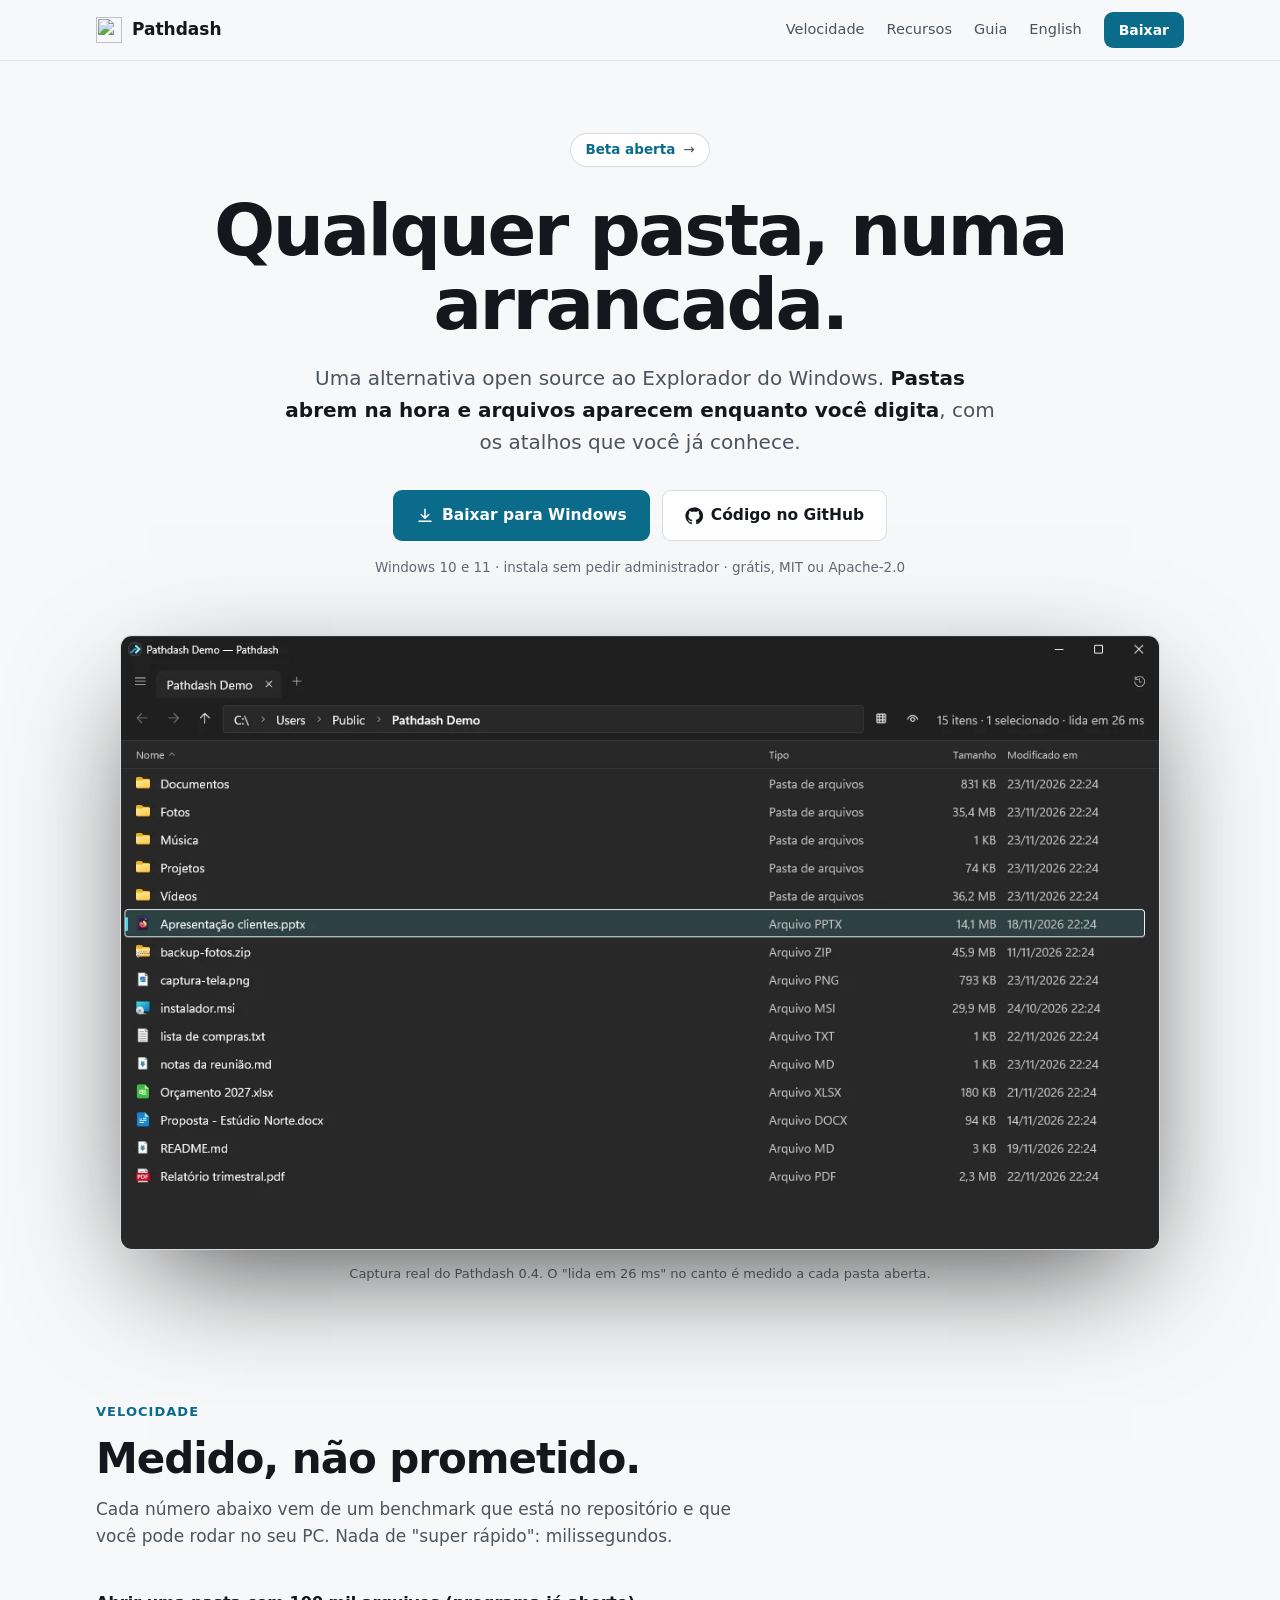
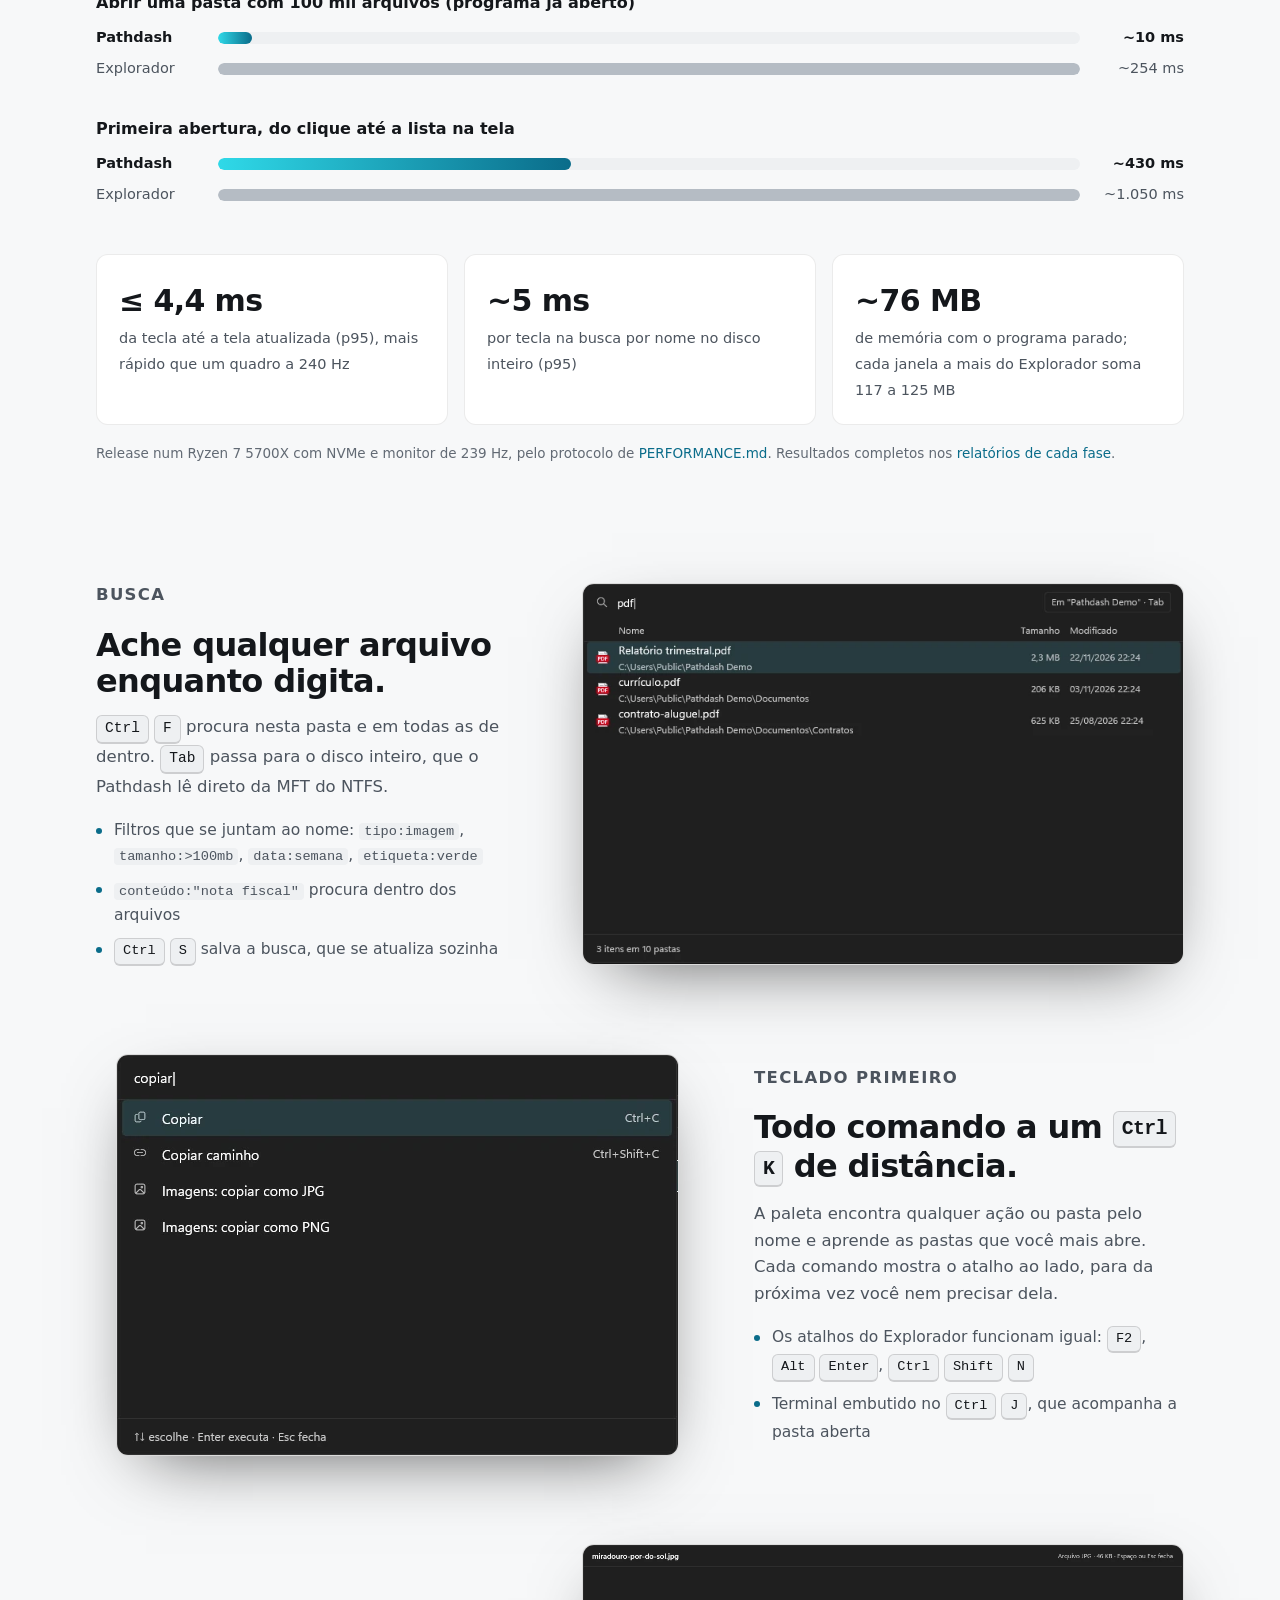
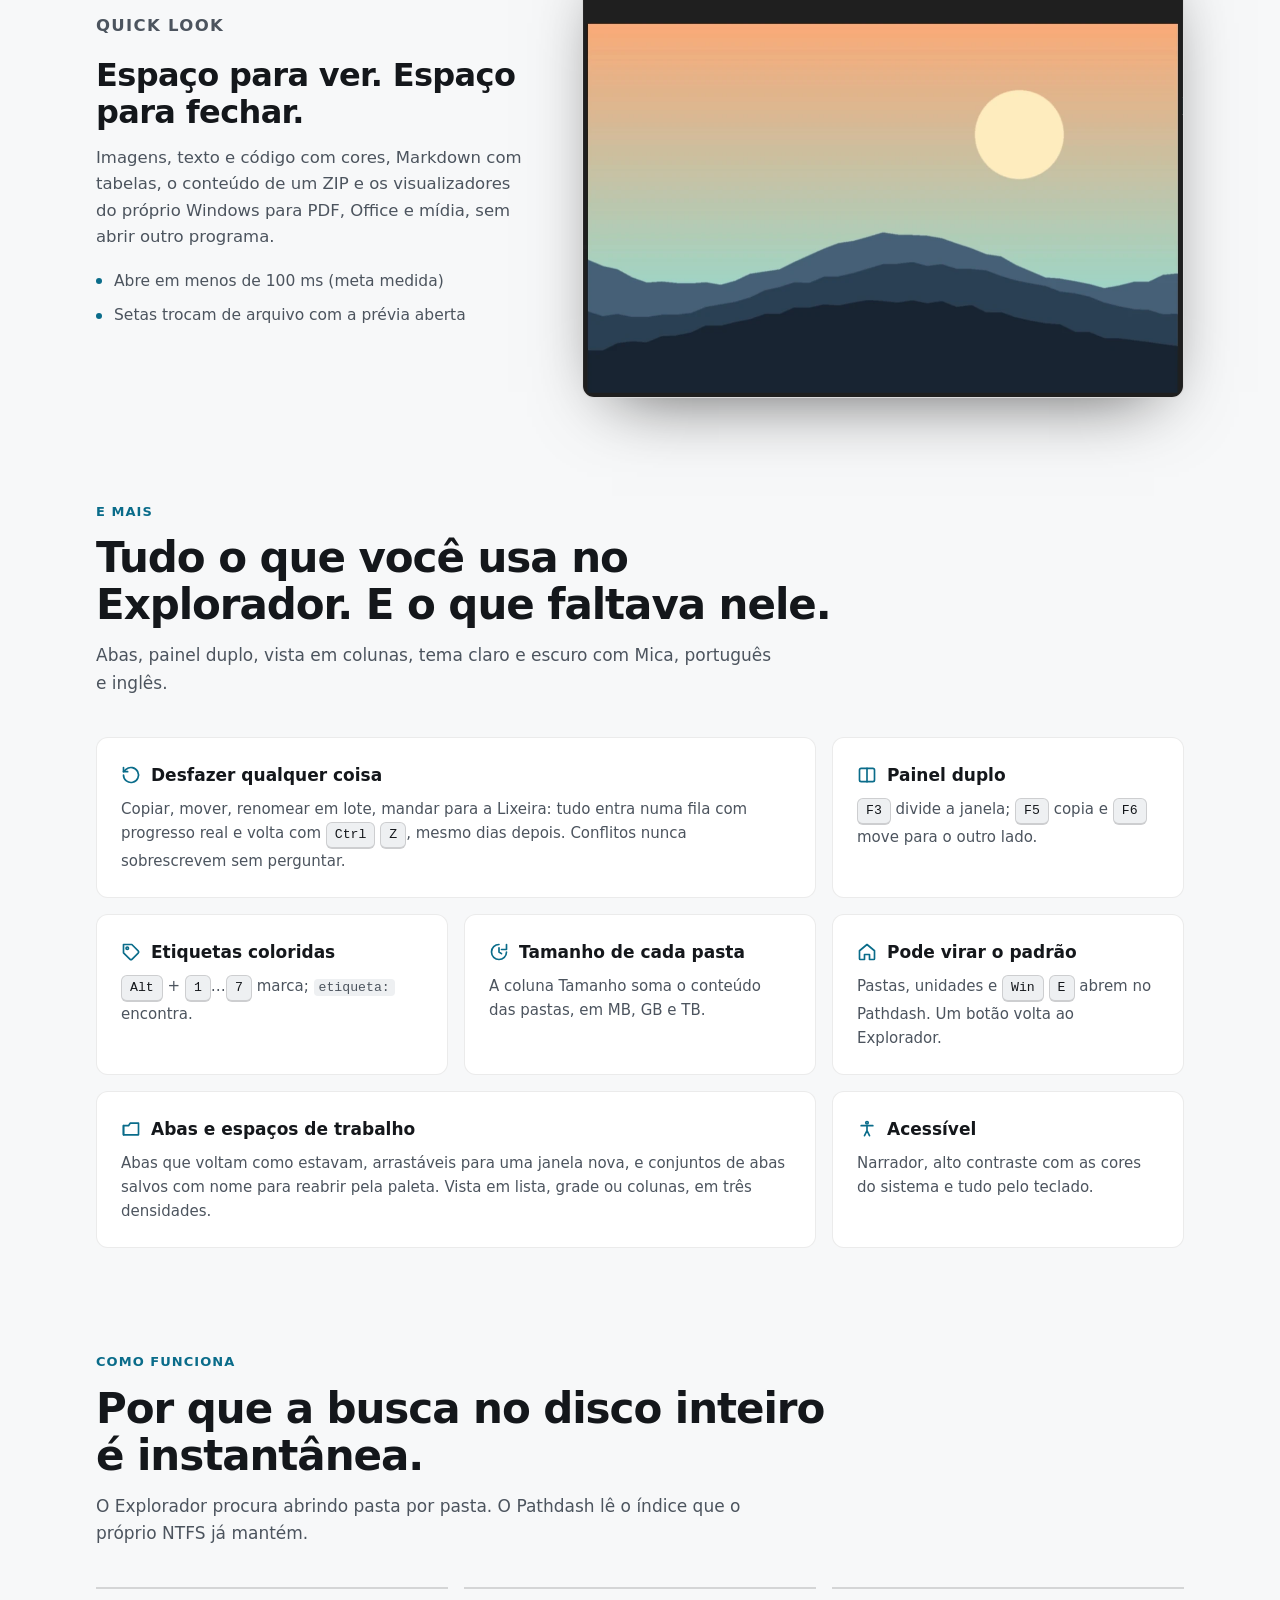
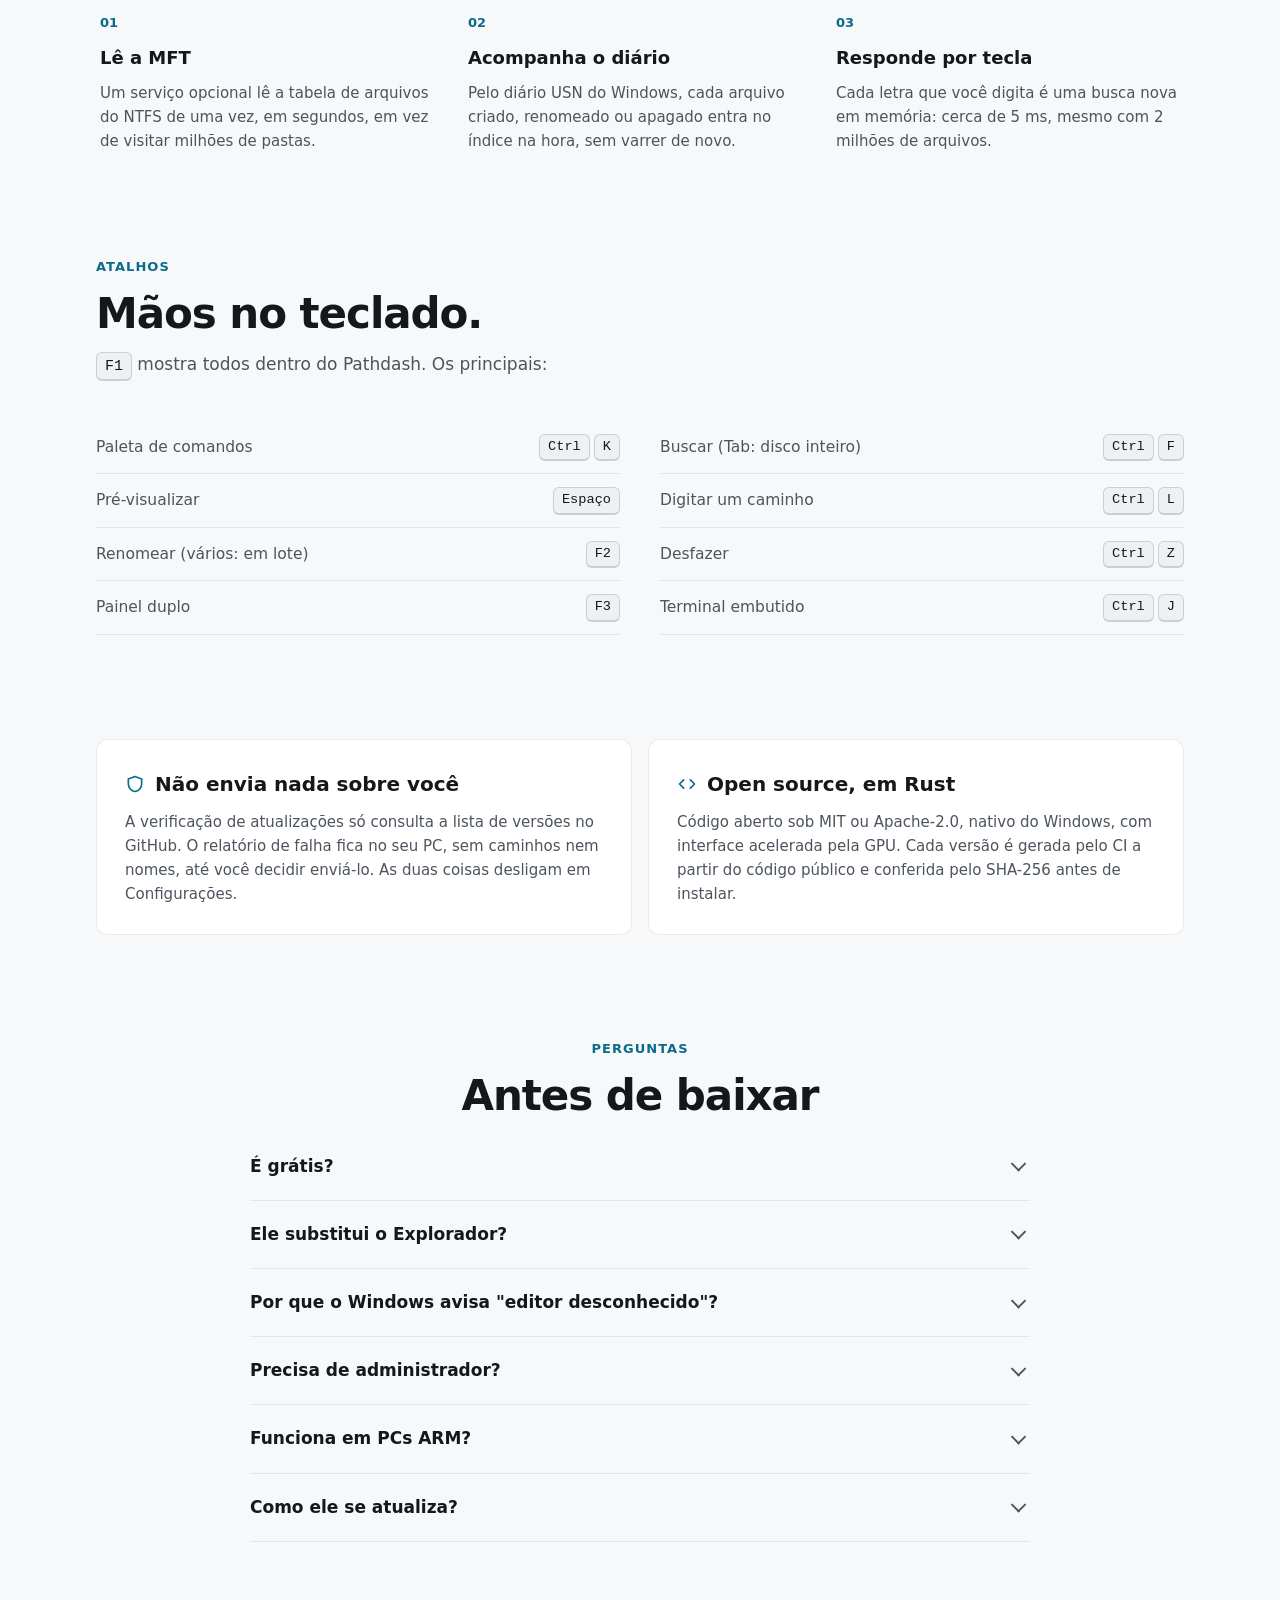
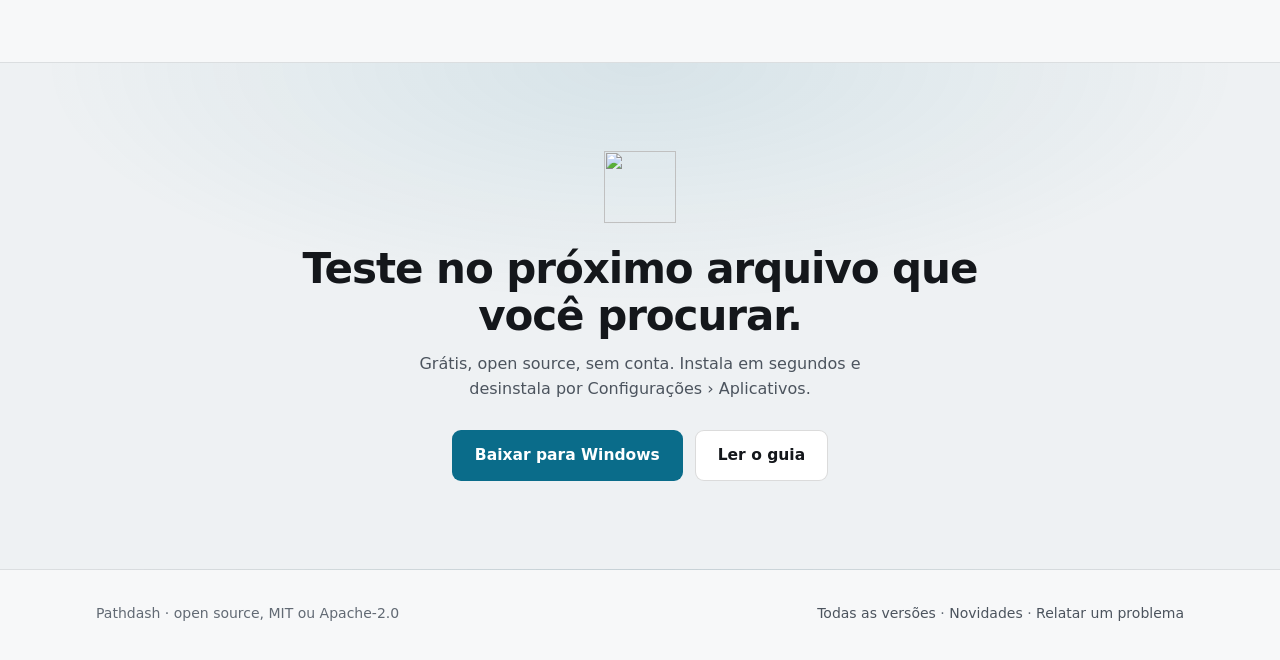
==== commit 8357824a: "Site: ícones ao lado dos títulos dos cartões, sem o quadradinho de fundo" ====
--- a/site/index.html
+++ b/site/index.html
@@ -128,38 +128,31 @@
       <p class="sub">Abas, painel duplo, vista em colunas, tema claro e escuro com Mica, português e inglês.</p>
       <div class="bento">
         <div class="card wide">
-          <div class="ico"><svg viewBox="0 0 24 24" fill="none" stroke="currentColor" stroke-width="2" stroke-linecap="round" stroke-linejoin="round" aria-hidden="true"><path d="M3 12a9 9 0 1 0 3-6.7L3 8"/><path d="M3 3v5h5"/></svg></div>
-          <h3>Desfazer qualquer coisa</h3>
+          <h3><span class="ico"><svg viewBox="0 0 24 24" fill="none" stroke="currentColor" stroke-width="2" stroke-linecap="round" stroke-linejoin="round" aria-hidden="true"><path d="M3 12a9 9 0 1 0 3-6.7L3 8"/><path d="M3 3v5h5"/></svg></span>Desfazer qualquer coisa</h3>
           <p>Copiar, mover, renomear em lote, mandar para a Lixeira: tudo entra numa fila com progresso real e volta com <kbd>Ctrl</kbd> <kbd>Z</kbd>, mesmo dias depois. Conflitos nunca sobrescrevem sem perguntar.</p>
         </div>
         <div class="card">
-          <div class="ico"><svg viewBox="0 0 24 24" fill="none" stroke="currentColor" stroke-width="2" stroke-linecap="round" stroke-linejoin="round" aria-hidden="true"><rect x="3" y="4" width="18" height="16" rx="2"/><path d="M12 4v16"/></svg></div>
-          <h3>Painel duplo</h3>
+          <h3><span class="ico"><svg viewBox="0 0 24 24" fill="none" stroke="currentColor" stroke-width="2" stroke-linecap="round" stroke-linejoin="round" aria-hidden="true"><rect x="3" y="4" width="18" height="16" rx="2"/><path d="M12 4v16"/></svg></span>Painel duplo</h3>
           <p><kbd>F3</kbd> divide a janela; <kbd>F5</kbd> copia e <kbd>F6</kbd> move para o outro lado.</p>
         </div>
         <div class="card">
-          <div class="ico"><svg viewBox="0 0 24 24" fill="none" stroke="currentColor" stroke-width="2" stroke-linecap="round" stroke-linejoin="round" aria-hidden="true"><path d="M20.6 13.4 13.4 20.6a2 2 0 0 1-2.8 0L3 13V3h10l7.6 7.6a2 2 0 0 1 0 2.8Z"/><circle cx="7.5" cy="7.5" r="1.5"/></svg></div>
-          <h3>Etiquetas coloridas</h3>
+          <h3><span class="ico"><svg viewBox="0 0 24 24" fill="none" stroke="currentColor" stroke-width="2" stroke-linecap="round" stroke-linejoin="round" aria-hidden="true"><path d="M20.6 13.4 13.4 20.6a2 2 0 0 1-2.8 0L3 13V3h10l7.6 7.6a2 2 0 0 1 0 2.8Z"/><circle cx="7.5" cy="7.5" r="1.5"/></svg></span>Etiquetas coloridas</h3>
           <p><kbd>Alt</kbd> + <kbd>1</kbd>…<kbd>7</kbd> marca; <code>etiqueta:</code> encontra.</p>
         </div>
         <div class="card">
-          <div class="ico"><svg viewBox="0 0 24 24" fill="none" stroke="currentColor" stroke-width="2" stroke-linecap="round" stroke-linejoin="round" aria-hidden="true"><path d="M21 12a9 9 0 1 1-9-9"/><path d="M21 3v6h-6"/><path d="M12 7v5l3 2"/></svg></div>
-          <h3>Tamanho de cada pasta</h3>
+          <h3><span class="ico"><svg viewBox="0 0 24 24" fill="none" stroke="currentColor" stroke-width="2" stroke-linecap="round" stroke-linejoin="round" aria-hidden="true"><path d="M21 12a9 9 0 1 1-9-9"/><path d="M21 3v6h-6"/><path d="M12 7v5l3 2"/></svg></span>Tamanho de cada pasta</h3>
           <p>A coluna Tamanho soma o conteúdo das pastas, em MB, GB e TB.</p>
         </div>
         <div class="card">
-          <div class="ico"><svg viewBox="0 0 24 24" fill="none" stroke="currentColor" stroke-width="2" stroke-linecap="round" stroke-linejoin="round" aria-hidden="true"><path d="M3 10.5 12 3l9 7.5V20a1 1 0 0 1-1 1h-5v-6H9v6H4a1 1 0 0 1-1-1Z"/></svg></div>
-          <h3>Pode virar o padrão</h3>
+          <h3><span class="ico"><svg viewBox="0 0 24 24" fill="none" stroke="currentColor" stroke-width="2" stroke-linecap="round" stroke-linejoin="round" aria-hidden="true"><path d="M3 10.5 12 3l9 7.5V20a1 1 0 0 1-1 1h-5v-6H9v6H4a1 1 0 0 1-1-1Z"/></svg></span>Pode virar o padrão</h3>
           <p>Pastas, unidades e <kbd>Win</kbd> <kbd>E</kbd> abrem no Pathdash. Um botão volta ao Explorador.</p>
         </div>
         <div class="card wide">
-          <div class="ico"><svg viewBox="0 0 24 24" fill="none" stroke="currentColor" stroke-width="2" stroke-linecap="round" stroke-linejoin="round" aria-hidden="true"><path d="M3 8h6l2-3h10v14H3Z"/><path d="M3 8v11"/></svg></div>
-          <h3>Abas e espaços de trabalho</h3>
+          <h3><span class="ico"><svg viewBox="0 0 24 24" fill="none" stroke="currentColor" stroke-width="2" stroke-linecap="round" stroke-linejoin="round" aria-hidden="true"><path d="M3 8h6l2-3h10v14H3Z"/><path d="M3 8v11"/></svg></span>Abas e espaços de trabalho</h3>
           <p>Abas que voltam como estavam, arrastáveis para uma janela nova, e conjuntos de abas salvos com nome para reabrir pela paleta. Vista em lista, grade ou colunas, em três densidades.</p>
         </div>
         <div class="card">
-          <div class="ico"><svg viewBox="0 0 24 24" fill="none" stroke="currentColor" stroke-width="2" stroke-linecap="round" stroke-linejoin="round" aria-hidden="true"><circle cx="12" cy="4.5" r="1.5"/><path d="M5 8h14M12 8v6m0 0-3 6m3-6 3 6"/></svg></div>
-          <h3>Acessível</h3>
+          <h3><span class="ico"><svg viewBox="0 0 24 24" fill="none" stroke="currentColor" stroke-width="2" stroke-linecap="round" stroke-linejoin="round" aria-hidden="true"><circle cx="12" cy="4.5" r="1.5"/><path d="M5 8h14M12 8v6m0 0-3 6m3-6 3 6"/></svg></span>Acessível</h3>
           <p>Narrador, alto contraste com as cores do sistema e tudo pelo teclado.</p>
         </div>
       </div>
@@ -200,13 +193,11 @@
   <section class="reveal">
     <div class="wrap pair">
       <div class="card">
-        <div class="ico"><svg viewBox="0 0 24 24" fill="none" stroke="currentColor" stroke-width="2" stroke-linecap="round" stroke-linejoin="round" aria-hidden="true"><path d="M12 3 4 6v6c0 4.5 3.4 8.3 8 9 4.6-.7 8-4.5 8-9V6Z"/></svg></div>
-        <h3>Não envia nada sobre você</h3>
+        <h3><span class="ico"><svg viewBox="0 0 24 24" fill="none" stroke="currentColor" stroke-width="2" stroke-linecap="round" stroke-linejoin="round" aria-hidden="true"><path d="M12 3 4 6v6c0 4.5 3.4 8.3 8 9 4.6-.7 8-4.5 8-9V6Z"/></svg></span>Não envia nada sobre você</h3>
         <p>A verificação de atualizações só consulta a lista de versões no GitHub. O relatório de falha fica no seu PC, sem caminhos nem nomes, até você decidir enviá-lo. As duas coisas desligam em Configurações.</p>
       </div>
       <div class="card">
-        <div class="ico"><svg viewBox="0 0 24 24" fill="none" stroke="currentColor" stroke-width="2" stroke-linecap="round" stroke-linejoin="round" aria-hidden="true"><path d="m8 7-5 5 5 5M16 7l5 5-5 5"/></svg></div>
-        <h3>Open source, em Rust</h3>
+        <h3><span class="ico"><svg viewBox="0 0 24 24" fill="none" stroke="currentColor" stroke-width="2" stroke-linecap="round" stroke-linejoin="round" aria-hidden="true"><path d="m8 7-5 5 5 5M16 7l5 5-5 5"/></svg></span>Open source, em Rust</h3>
         <p>Código aberto sob MIT ou Apache-2.0, nativo do Windows, com interface acelerada pela GPU. Cada versão é gerada pelo CI a partir do código público e conferida pelo SHA-256 antes de instalar.</p>
       </div>
     </div>
--- a/site/style.css
+++ b/site/style.css
@@ -172,9 +172,9 @@
 .bento { display: grid; grid-template-columns: repeat(3, minmax(0, 1fr)); gap: 16px; }
 .card { background: var(--surface); border: 1px solid var(--line); border-radius: var(--radius); padding: 24px; }
 .card.wide { grid-column: span 2; }
-.card .ico { width: 36px; height: 36px; border-radius: 9px; display: grid; place-items: center; background: var(--accent-soft); color: var(--accent); margin-bottom: 16px; }
+.card h3 { display: flex; align-items: center; gap: 10px; margin: 0 0 8px; font-size: 17px; }
+.card .ico { display: inline-flex; flex: none; color: var(--accent); }
 .card .ico svg { width: 20px; height: 20px; }
-.card h3 { margin: 0 0 6px; font-size: 17px; }
 .card p { margin: 0; color: var(--muted); font-size: 15px; }
 
 /* Steps */
